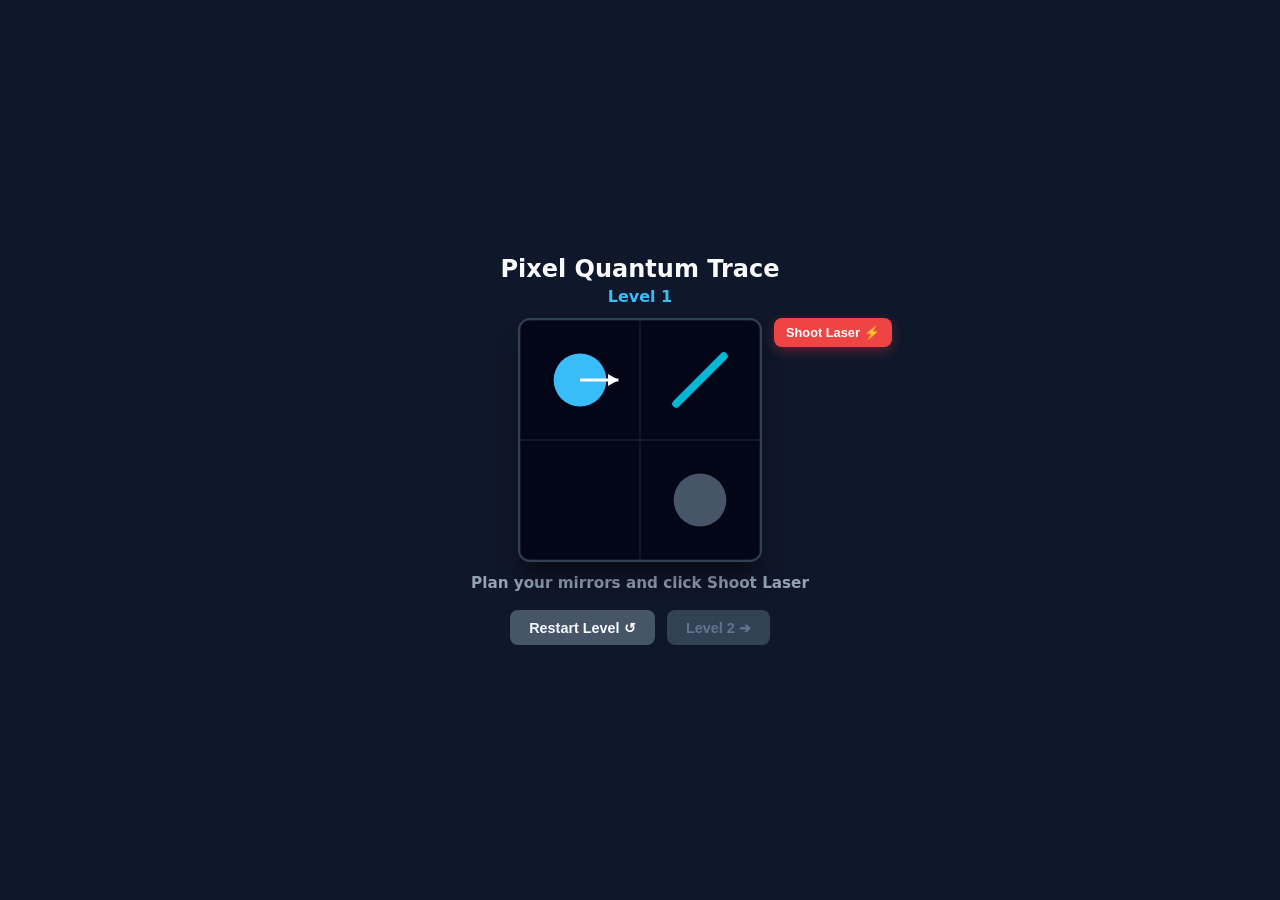
==== index.html @ bf37d1cf "Update index.html with smooth rotation animation and spacey swoosh sound effect" ====
<!DOCTYPE html>
<html lang="en">
<head>
  <meta charset="UTF-8">
  <meta name="viewport" content="width=device-width, initial-scale=1.0">
  <title>Pixel Quantum Trace</title>
  <style>
    body {
      background: #0f172a;
      color: #f8fafc;
      font-family: system-ui, -apple-system, sans-serif;
      display: flex;
      flex-direction: column;
      align-items: center;
      justify-content: center;
      min-height: 100vh;
      margin: 0;
      padding: 1rem;
      box-sizing: border-box;
    }
    .hud {
      text-align: center;
      margin-bottom: 0.75rem;
    }
    h1 { font-size: 1.5rem; margin: 0 0 0.25rem 0; color: #f8fafc; }
    #stage-info { color: #38bdf8; font-weight: 600; font-size: 1rem; margin: 0; }

    .game-layout {
      position: relative;
      display: inline-block;
    }

    canvas {
      border: 2px solid #334155;
      border-radius: 12px;
      background: #020617;
      cursor: pointer;
      box-shadow: 0 20px 25px -5px rgba(0, 0, 0, 0.5);
      display: block;
    }

    #status {
      margin-top: 0.75rem;
      font-weight: 700;
      font-size: 0.95rem;
      color: #94a3b8;
      height: 1.25rem;
      text-align: center;
    }
    .win { color: #22c55e !important; text-shadow: 0 0 12px rgba(34, 197, 94, 0.6); }
    .fail { color: #ef4444 !important; text-shadow: 0 0 12px rgba(239, 68, 68, 0.6); }
    .warn { color: #f59e0b !important; }

    .bottom-btn-group {
      display: flex;
      gap: 0.75rem;
      margin-top: 1rem;
    }

    button {
      padding: 0.6rem 1.2rem;
      font-size: 0.9rem;
      font-weight: 700;
      border-radius: 8px;
      border: none;
      cursor: pointer;
      transition: all 0.2s ease;
    }

    #fire-btn {
      position: absolute;
      top: 0;
      left: calc(100% + 12px);
      padding: 0.45rem 0.75rem;
      font-size: 0.8rem;
      background: #ef4444;
      color: #ffffff;
      box-shadow: 0 4px 12px rgba(239, 68, 68, 0.3);
      white-space: nowrap;
    }
    #fire-btn:hover:not(:disabled) { background: #dc2626; transform: translateY(-1px); }

    #next-btn {
      background: #06b6d4;
      color: #0f172a;
      box-shadow: 0 4px 12px rgba(6, 182, 212, 0.3);
    }
    #next-btn:hover:not(:disabled) { background: #22d3ee; transform: translateY(-1px); }

    #restart-btn {
      background: #475569;
      color: #f8fafc;
    }
    #restart-btn:hover:not(:disabled) { background: #64748b; }

    button:disabled {
      background: #334155 !important;
      color: #64748b !important;
      cursor: not-allowed !important;
      box-shadow: none !important;
      transform: none !important;
    }
  </style>
</head>
<body>

  <div class="hud">
    <h1>Pixel Quantum Trace</h1>
    <div id="stage-info">Level 1</div>
  </div>

  <div class="game-layout">
    <canvas id="game" width="240" height="240"></canvas>
    <button id="fire-btn">Shoot Laser ⚡</button>
  </div>

  <div id="status">Plan your mirrors and click Shoot Laser</div>

  <div class="bottom-btn-group">
    <button id="restart-btn">Restart Level ↺</button>
    <button id="next-btn" disabled>Level 2 ➔</button>
  </div>

  <script>
    const canvas = document.getElementById('game');
    const ctx = canvas.getContext('2d');
    const statusEl = document.getElementById('status');
    const stageInfoEl = document.getElementById('stage-info');
    const fireBtn = document.getElementById('fire-btn');
    const restartBtn = document.getElementById('restart-btn');
    const nextBtn = document.getElementById('next-btn');

    let audioCtx = null;

    function playRotateSound() {
      if (!audioCtx) {
        audioCtx = new (window.AudioContext || window.webkitAudioContext)();
      }
      if (audioCtx.state === 'suspended') {
        audioCtx.resume();
      }

      const now = audioCtx.currentTime;
      const duration = 0.28;

      const bufferSize = audioCtx.sampleRate * duration;
      const buffer = audioCtx.createBuffer(1, bufferSize, audioCtx.sampleRate);
      const data = buffer.getChannelData(0);
      for (let i = 0; i < bufferSize; i++) {
        data[i] = Math.random() * 2 - 1;
      }

      const noise = audioCtx.createBufferSource();
      noise.buffer = buffer;

      const filter = audioCtx.createBiquadFilter();
      filter.type = 'bandpass';
      filter.Q.value = 6.5;
      filter.frequency.setValueAtTime(200, now);
      filter.frequency.exponentialRampToValueAtTime(3200, now + duration * 0.4);
      filter.frequency.exponentialRampToValueAtTime(150, now + duration);

      const noiseGain = audioCtx.createGain();
      noiseGain.gain.setValueAtTime(0.001, now);
      noiseGain.gain.exponentialRampToValueAtTime(0.3, now + duration * 0.35);
      noiseGain.gain.exponentialRampToValueAtTime(0.001, now + duration);

      noise.connect(filter);
      filter.connect(noiseGain);
      noiseGain.connect(audioCtx.destination);

      const sciFiOsc = audioCtx.createOscillator();
      const sciFiGain = audioCtx.createGain();
      sciFiOsc.type = 'sine';
      sciFiOsc.frequency.setValueAtTime(1400, now);
      sciFiOsc.frequency.exponentialRampToValueAtTime(300, now + duration);

      sciFiGain.gain.setValueAtTime(0.001, now);
      sciFiGain.gain.exponentialRampToValueAtTime(0.12, now + duration * 0.25);
      sciFiGain.gain.exponentialRampToValueAtTime(0.001, now + duration);

      sciFiOsc.connect(sciFiGain);
      sciFiGain.connect(audioCtx.destination);

      const subOsc = audioCtx.createOscillator();
      const subGain = audioCtx.createGain();
      subOsc.type = 'sine';
      subOsc.frequency.setValueAtTime(80, now);
      subOsc.frequency.exponentialRampToValueAtTime(220, now + duration * 0.35);
      subOsc.frequency.exponentialRampToValueAtTime(50, now + duration);

      subGain.gain.setValueAtTime(0.001, now);
      subGain.gain.exponentialRampToValueAtTime(0.25, now + duration * 0.3);
      subGain.gain.exponentialRampToValueAtTime(0.001, now + duration);

      subOsc.connect(subGain);
      subGain.connect(audioCtx.destination);

      noise.start(now);
      sciFiOsc.start(now);
      subOsc.start(now);

      noise.stop(now + duration);
      sciFiOsc.stop(now + duration);
      subOsc.stop(now + duration);
    }

    const stages = [
      // 2x2 Stages
      { cols: 2, rows: 2, tileSize: 120, source: { x: 0, y: 0, dx: 1, dy: 0 }, target: { x: 1, y: 1 }, grid: [[0, 2], [0, 0]] },
      { cols: 2, rows: 2, tileSize: 120, source: { x: 0, y: 0, dx: 0, dy: 1 }, target: { x: 1, y: 1 }, grid: [[0, 0], [2, 0]] },
      // 3x3 Stages
      { cols: 3, rows: 3, tileSize: 80, source: { x: 0, y: 0, dx: 1, dy: 0 }, target: { x: 2, y: 2 }, grid: [[0, 0, 1], [0, 0, 0], [0, 0, 0]] },
      { cols: 3, rows: 3, tileSize: 80, source: { x: 0, y: 0, dx: 1, dy: 0 }, target: { x: 2, y: 2 }, grid: [[0, 2, 0], [0, 0, 0], [0, 1, 0]] },
      { cols: 3, rows: 3, tileSize: 80, source: { x: 0, y: 0, dx: 1, dy: 0 }, target: { x: 2, y: 2 }, grid: [[0, 2, 0], [0, 2, 1], [0, 0, 0]] },
      { cols: 3, rows: 3, tileSize: 80, source: { x: 0, y: 0, dx: 1, dy: 0 }, target: { x: 2, y: 2 }, grid: [[0, 0, 2], [1, 0, 1], [2, 0, 0]] },
      // 4x4 Stages
      { cols: 4, rows: 4, tileSize: 60, source: { x: 0, y: 0, dx: 1, dy: 0 }, target: { x: 3, y: 3 }, grid: [[0, 0, 0, 2], [0, 0, 0, 0], [0, 0, 0, 0], [0, 0, 0, 0]] },
      { cols: 4, rows: 4, tileSize: 60, source: { x: 0, y: 0, dx: 1, dy: 0 }, target: { x: 3, y: 3 }, grid: [[0, 0, 2, 0], [0, 0, 0, 0], [0, 0, 0, 0], [0, 0, 1, 0]] },
      { cols: 4, rows: 4, tileSize: 60, source: { x: 0, y: 0, dx: 1, dy: 0 }, target: { x: 3, y: 3 }, grid: [[0, 2, 0, 0], [0, 0, 0, 0], [0, 1, 0, 2], [0, 0, 0, 0]] },
      { cols: 4, rows: 4, tileSize: 60, source: { x: 0, y: 0, dx: 1, dy: 0 }, target: { x: 3, y: 3 }, grid: [[0, 2, 0, 0], [1, 2, 0, 0], [0, 0, 0, 0], [1, 0, 0, 0]] },
      { cols: 4, rows: 4, tileSize: 60, source: { x: 0, y: 0, dx: 1, dy: 0 }, target: { x: 3, y: 3 }, grid: [[0, 0, 2, 0], [1, 0, 2, 0], [1, 0, 0, 2], [0, 0, 0, 0]] },
      { cols: 4, rows: 4, tileSize: 60, source: { x: 0, y: 0, dx: 1, dy: 0 }, target: { x: 3, y: 3 }, grid: [[0, 0, 0, 2], [0, 1, 0, 2], [0, 1, 2, 0], [0, 0, 1, 0]] }
    ];

    let currentStageIdx = 0;
    let activeConfig = null;
    let grid = [];
    let renderAngles = [];
    let targetAngles = [];
    let COLS, ROWS, TILE_SIZE, source, target;

    let attemptsUsed = 0;
    let isLaserActive = false;
    let isStageWon = false;
    let isStageFailed = false;
    let animFrameId = null;

    function getAngleForTile(tile) {
      return tile === 1 ? -Math.PI / 4 : Math.PI / 4;
    }

    function initAngles() {
      renderAngles = Array.from({ length: ROWS }, () => new Array(COLS).fill(0));
      targetAngles = Array.from({ length: ROWS }, () => new Array(COLS).fill(0));

      for (let r = 0; r < ROWS; r++) {
        for (let c = 0; c < COLS; c++) {
          if (grid[r][c] !== 0) {
            let initialAngle = getAngleForTile(grid[r][c]);
            renderAngles[r][c] = initialAngle;
            targetAngles[r][c] = initialAngle;
          }
        }
      }
    }

    function loadStage(idx) {
      currentStageIdx = idx;
      activeConfig = stages[currentStageIdx];
      COLS = activeConfig.cols;
      ROWS = activeConfig.rows;
      TILE_SIZE = activeConfig.tileSize;
      source = { ...activeConfig.source };
      target = { ...activeConfig.target };
      grid = activeConfig.grid.map(row => [...row]);

      attemptsUsed = 0;
      isLaserActive = false;
      isStageWon = false;
      isStageFailed = false;

      stageInfoEl.textContent = `Level ${currentStageIdx + 1}`;

      if (currentStageIdx < stages.length - 1) {
        nextBtn.textContent = `Level ${currentStageIdx + 2} ➔`;
      } else {
        nextBtn.textContent = `All Levels Done ➔`;
      }

      fireBtn.disabled = false;
      nextBtn.disabled = true;
      statusEl.textContent = 'Plan your mirrors and click Shoot Laser';
      statusEl.className = '';

      scrambleUntilUnsolved();
      initAngles();
      startAnimationLoop();
    }

    function validateBoardState() {
      let currX = source.x, currY = source.y;
      let dirX = source.dx, dirY = source.dy;
      let mirrorsHit = 0;

      for (let step = 0; step < 25; step++) {
        let nextX = currX + dirX, nextY = currY + dirY;
        if (nextX < 0 || nextX >= COLS || nextY < 0 || nextY >= ROWS) break;
        currX = nextX; currY = nextY;

        if (currX === target.x && currY === target.y) return false;

        let tile = grid[currY][currX];
        if (tile !== 0) {
          mirrorsHit++;
          if (mirrorsHit === 1) {
            let nextDirX = dirX, nextDirY = dirY;
            if (tile === 1) { let old = nextDirX; nextDirX = -nextDirY; nextDirY = -old; }
            else if (tile === 2) { let old = nextDirX; nextDirX = nextDirY; nextDirY = old; }

            let lookAheadX = currX + nextDirX, lookAheadY = currY + nextDirY;
            if (lookAheadX >= 0 && lookAheadX < COLS && lookAheadY >= 0 && lookAheadY < ROWS) {
              if (grid[lookAheadY][lookAheadX] !== 0 || (lookAheadX === target.x && lookAheadY === target.y)) return false;
            }
          }
          if (tile === 1) { let oldDx = dirX; dirX = -dirY; dirY = -oldDx; }
          else if (tile === 2) { let oldDx = dirX; dirX = dirY; dirY = oldDx; }
        }
      }
      return true;
    }

    function scrambleUntilUnsolved() {
      let attempts = 0;
      while (!validateBoardState() && attempts < 50) {
        for (let r = 0; r < ROWS; r++) {
          for (let c = 0; c < COLS; c++) {
            if (grid[r][c] !== 0) grid[r][c] = Math.random() < 0.5 ? 1 : 2;
          }
        }
        attempts++;
      }
    }

    function fireLaser() {
      if (isStageWon || isStageFailed) return;

      attemptsUsed++;
      isLaserActive = true;

      let currX = source.x, currY = source.y;
      let dirX = source.dx, dirY = source.dy;
      let isHit = false;

      for (let step = 0; step < 25; step++) {
        let nextX = currX + dirX, nextY = currY + dirY;
        if (nextX < 0 || nextX >= COLS || nextY < 0 || nextY >= ROWS) break;
        currX = nextX; currY = nextY;

        if (currX === target.x && currY === target.y) {
          isHit = true;
          break;
        }

        let tile = grid[currY][currX];
        if (tile === 1) { let oldDx = dirX; dirX = -dirY; dirY = -oldDx; }
        else if (tile === 2) { let oldDx = dirX; dirX = dirY; dirY = oldDx; }
      }

      if (isHit) {
        isStageWon = true;
        fireBtn.disabled = true;
        nextBtn.disabled = false;
        statusEl.textContent = 'SIGNAL CONNECTED!';
        statusEl.className = 'win';
      } else {
        if (attemptsUsed === 1) {
          statusEl.textContent = 'MISSED! 1 ATTEMPT LEFT!';
          statusEl.className = 'warn';
        } else {
          isStageFailed = true;
          fireBtn.disabled = true;
          statusEl.textContent = 'STAGE FAILED! Board locked. Click Restart Level.';
          statusEl.className = 'fail';
        }
      }

      startAnimationLoop();
    }

    function updateAngles() {
      let animating = false;
      for (let r = 0; r < ROWS; r++) {
        for (let c = 0; c < COLS; c++) {
          if (grid[r][c] !== 0) {
            let diff = targetAngles[r][c] - renderAngles[r][c];
            if (Math.abs(diff) > 0.005) {
              renderAngles[r][c] += diff * 0.25;
              animating = true;
            } else {
              renderAngles[r][c] = targetAngles[r][c];
            }
          }
        }
      }
      return animating;
    }

    function draw() {
      ctx.clearRect(0, 0, canvas.width, canvas.height);

      ctx.strokeStyle = '#1e293b';
      ctx.lineWidth = 1;
      for (let r = 0; r <= ROWS; r++) {
        ctx.beginPath(); ctx.moveTo(0, r * TILE_SIZE); ctx.lineTo(COLS * TILE_SIZE, r * TILE_SIZE); ctx.stroke();
      }
      for (let c = 0; c <= COLS; c++) {
        ctx.beginPath(); ctx.moveTo(c * TILE_SIZE, 0); ctx.lineTo(c * TILE_SIZE, ROWS * TILE_SIZE); ctx.stroke();
      }

      if (isLaserActive) {
        let path = [];
        let currX = source.x, currY = source.y;
        let dirX = source.dx, dirY = source.dy;

        path.push({ x: (currX + 0.5) * TILE_SIZE, y: (currY + 0.5) * TILE_SIZE });

        for (let step = 0; step < 25; step++) {
          let nextX = currX + dirX, nextY = currY + dirY;

          if (nextX < 0 || nextX >= COLS || nextY < 0 || nextY >= ROWS) {
            path.push({ x: (currX + 0.5 + dirX * 0.5) * TILE_SIZE, y: (currY + 0.5 + dirY * 0.5) * TILE_SIZE });
            break;
          }

          currX = nextX; currY = nextY;
          path.push({ x: (currX + 0.5) * TILE_SIZE, y: (currY + 0.5) * TILE_SIZE });

          if (currX === target.x && currY === target.y) break;

          let tile = grid[currY][currX];
          if (tile === 1) { let oldDx = dirX; dirX = -dirY; dirY = -oldDx; }
          else if (tile === 2) { let oldDx = dirX; dirX = dirY; dirY = oldDx; }
        }

        ctx.beginPath();
        ctx.strokeStyle = '#ef4444';
        ctx.lineWidth = 6;
        ctx.shadowColor = '#ef4444';
        ctx.shadowBlur = 15;
        path.forEach((p, idx) => {
          if (idx === 0) ctx.moveTo(p.x, p.y);
          else ctx.lineTo(p.x, p.y);
        });
        ctx.stroke();
        ctx.shadowBlur = 0;
      }

      let ex = (source.x + 0.5) * TILE_SIZE;
      let ey = (source.y + 0.5) * TILE_SIZE;
      let radius = TILE_SIZE * 0.22;

      ctx.fillStyle = '#38bdf8';
      ctx.beginPath();
      ctx.arc(ex, ey, radius, 0, Math.PI * 2);
      ctx.fill();

      let arrowLen = TILE_SIZE * 0.32;
      let tipX = ex + source.dx * arrowLen;
      let tipY = ey + source.dy * arrowLen;
      let angle = Math.atan2(source.dy, source.dx);
      let headLen = TILE_SIZE * 0.1;

      ctx.strokeStyle = '#ffffff';
      ctx.fillStyle = '#ffffff';
      ctx.lineWidth = 3;

      ctx.beginPath();
      ctx.moveTo(ex, ey);
      ctx.lineTo(tipX, tipY);
      ctx.stroke();

      ctx.beginPath();
      ctx.moveTo(tipX, tipY);
      ctx.lineTo(tipX - headLen * Math.cos(angle - Math.PI / 6), tipY - headLen * Math.sin(angle - Math.PI / 6));
      ctx.lineTo(tipX - headLen * Math.cos(angle + Math.PI / 6), tipY - headLen * Math.sin(angle + Math.PI / 6));
      ctx.closePath();
      ctx.fill();

      ctx.fillStyle = isStageWon ? '#22c55e' : '#475569';
      ctx.beginPath();
      ctx.arc((target.x + 0.5) * TILE_SIZE, (target.y + 0.5) * TILE_SIZE, TILE_SIZE * 0.22, 0, Math.PI * 2);
      ctx.fill();
      if (isStageWon) {
        ctx.strokeStyle = '#86efac';
        ctx.lineWidth = 4;
        ctx.stroke();
      }

      for (let r = 0; r < ROWS; r++) {
        for (let c = 0; c < COLS; c++) {
          if (grid[r][c] === 0) continue;

          let cx = (c + 0.5) * TILE_SIZE;
          let cy = (r + 0.5) * TILE_SIZE;
          let offset = TILE_SIZE * 0.28;
          let currentAngle = renderAngles[r][c];

          ctx.save();
          ctx.translate(cx, cy);
          ctx.rotate(currentAngle);

          ctx.strokeStyle = '#06b6d4';
          ctx.lineWidth = 8;
          ctx.lineCap = 'round';
          ctx.beginPath();
          ctx.moveTo(-offset, 0);
          ctx.lineTo(offset, 0);
          ctx.stroke();

          ctx.restore();
        }
      }
    }

    function startAnimationLoop() {
      if (animFrameId) cancelAnimationFrame(animFrameId);

      function loop() {
        let isAnimating = updateAngles();
        draw();
        if (isAnimating) {
          animFrameId = requestAnimationFrame(loop);
        }
      }
      loop();
    }

    canvas.addEventListener('click', (e) => {
      if (isStageFailed || isStageWon) return;

      const rect = canvas.getBoundingClientRect();
      const x = Math.floor((e.clientX - rect.left) / TILE_SIZE);
      const y = Math.floor((e.clientY - rect.top) / TILE_SIZE);

      if (x >= 0 && x < COLS && y >= 0 && y < ROWS && grid[y][x] !== 0) {
        playRotateSound();

        grid[y][x] = grid[y][x] === 1 ? 2 : 1;
        targetAngles[y][x] += Math.PI / 2;
        isLaserActive = false;
        startAnimationLoop();
      }
    });

    fireBtn.addEventListener('click', fireLaser);
    restartBtn.addEventListener('click', () => loadStage(currentStageIdx));
    nextBtn.addEventListener('click', () => {
      if (currentStageIdx < stages.length - 1) loadStage(currentStageIdx + 1);
      else alert("All levels complete!");
    });

    loadStage(0);
  </script>
</body>
</html>
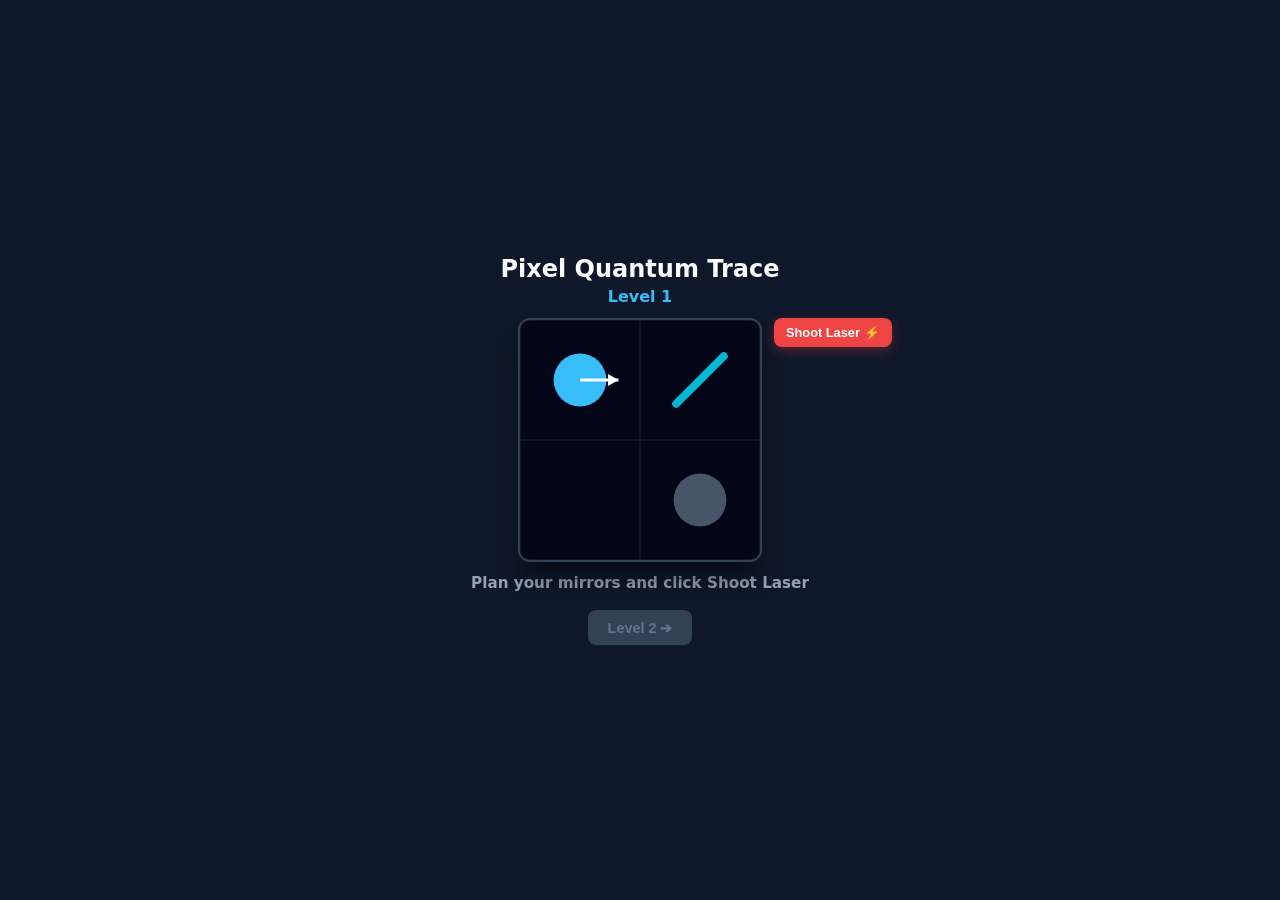
==== commit b44f3a1a: "Sync index.html with latest test fixes: failure status text, hide level button on fail, restart at l" ====
--- a/index.html
+++ b/index.html
@@ -90,6 +90,7 @@
     #restart-btn {
       background: #475569;
       color: #f8fafc;
+      display: none;
     }
     #restart-btn:hover:not(:disabled) { background: #64748b; }
 
@@ -117,7 +118,7 @@
   <div id="status">Plan your mirrors and click Shoot Laser</div>
 
   <div class="bottom-btn-group">
-    <button id="restart-btn">Restart Level ↺</button>
+    <button id="restart-btn">Restart</button>
     <button id="next-btn" disabled>Level 2 ➔</button>
   </div>
 
@@ -131,46 +132,49 @@
     const nextBtn = document.getElementById('next-btn');
 
     let audioCtx = null;
-
-    function playRotateSound() {
+    let humNodes = null;
+
+    function getAudioContext() {
       if (!audioCtx) {
         audioCtx = new (window.AudioContext || window.webkitAudioContext)();
       }
       if (audioCtx.state === 'suspended') {
         audioCtx.resume();
       }
-
-      const now = audioCtx.currentTime;
+      return audioCtx;
+    }
+
+    function playRotateSound() {
+      const ac = getAudioContext();
+      const now = ac.currentTime;
       const duration = 0.28;
 
-      const bufferSize = audioCtx.sampleRate * duration;
-      const buffer = audioCtx.createBuffer(1, bufferSize, audioCtx.sampleRate);
+      const bufferSize = ac.sampleRate * duration;
+      const buffer = ac.createBuffer(1, bufferSize, ac.sampleRate);
       const data = buffer.getChannelData(0);
-      for (let i = 0; i < bufferSize; i++) {
-        data[i] = Math.random() * 2 - 1;
-      }
-
-      const noise = audioCtx.createBufferSource();
+      for (let i = 0; i < bufferSize; i++) data[i] = Math.random() * 2 - 1;
+
+      const noise = ac.createBufferSource();
       noise.buffer = buffer;
 
-      const filter = audioCtx.createBiquadFilter();
+      const filter = ac.createBiquadFilter();
       filter.type = 'bandpass';
       filter.Q.value = 6.5;
       filter.frequency.setValueAtTime(200, now);
       filter.frequency.exponentialRampToValueAtTime(3200, now + duration * 0.4);
       filter.frequency.exponentialRampToValueAtTime(150, now + duration);
 
-      const noiseGain = audioCtx.createGain();
+      const noiseGain = ac.createGain();
       noiseGain.gain.setValueAtTime(0.001, now);
       noiseGain.gain.exponentialRampToValueAtTime(0.3, now + duration * 0.35);
       noiseGain.gain.exponentialRampToValueAtTime(0.001, now + duration);
 
       noise.connect(filter);
       filter.connect(noiseGain);
-      noiseGain.connect(audioCtx.destination);
-
-      const sciFiOsc = audioCtx.createOscillator();
-      const sciFiGain = audioCtx.createGain();
+      noiseGain.connect(ac.destination);
+
+      const sciFiOsc = ac.createOscillator();
+      const sciFiGain = ac.createGain();
       sciFiOsc.type = 'sine';
       sciFiOsc.frequency.setValueAtTime(1400, now);
       sciFiOsc.frequency.exponentialRampToValueAtTime(300, now + duration);
@@ -180,10 +184,10 @@
       sciFiGain.gain.exponentialRampToValueAtTime(0.001, now + duration);
 
       sciFiOsc.connect(sciFiGain);
-      sciFiGain.connect(audioCtx.destination);
-
-      const subOsc = audioCtx.createOscillator();
-      const subGain = audioCtx.createGain();
+      sciFiGain.connect(ac.destination);
+
+      const subOsc = ac.createOscillator();
+      const subGain = ac.createGain();
       subOsc.type = 'sine';
       subOsc.frequency.setValueAtTime(80, now);
       subOsc.frequency.exponentialRampToValueAtTime(220, now + duration * 0.35);
@@ -194,15 +198,127 @@
       subGain.gain.exponentialRampToValueAtTime(0.001, now + duration);
 
       subOsc.connect(subGain);
-      subGain.connect(audioCtx.destination);
+      subGain.connect(ac.destination);
+
+      noise.start(now); sciFiOsc.start(now); subOsc.start(now);
+      noise.stop(now + duration); sciFiOsc.stop(now + duration); subOsc.stop(now + duration);
+    }
+
+    function startLaserHumSound() {
+      if (humNodes) stopLaserHumSound();
+      const ac = getAudioContext();
+      const now = ac.currentTime;
+
+      const osc = ac.createOscillator();
+      osc.type = 'sawtooth';
+      osc.frequency.setValueAtTime(90, now);
+
+      const filter = ac.createBiquadFilter();
+      filter.type = 'lowpass';
+      filter.frequency.setValueAtTime(220, now);
+
+      const mainGain = ac.createGain();
+      mainGain.gain.setValueAtTime(0.05, now);
+      mainGain.gain.linearRampToValueAtTime(0.18, now + 0.1);
+
+      const lfo = ac.createOscillator();
+      lfo.type = 'sine';
+      lfo.frequency.setValueAtTime(6.5, now);
+
+      const lfoGain = ac.createGain();
+      lfoGain.gain.setValueAtTime(0.08, now);
+
+      lfo.connect(lfoGain);
+      lfoGain.connect(mainGain.gain);
+
+      osc.connect(filter);
+      filter.connect(mainGain);
+      mainGain.connect(ac.destination);
+
+      osc.start(now);
+      lfo.start(now);
+
+      humNodes = { osc, lfo, mainGain, ac };
+    }
+
+    function stopLaserHumSound() {
+      if (!humNodes) return;
+      const { osc, lfo, mainGain, ac } = humNodes;
+      const now = ac.currentTime;
+      mainGain.gain.linearRampToValueAtTime(0.001, now + 0.08);
+      setTimeout(() => {
+        try { osc.stop(); lfo.stop(); } catch(e){}
+      }, 100);
+      humNodes = null;
+    }
+
+    function playTargetHitSound() {
+      const ac = getAudioContext();
+      const now = ac.currentTime;
+      const notes = [523.25, 659.25, 783.99, 1046.50];
+
+      notes.forEach((freq, idx) => {
+        const osc = ac.createOscillator();
+        const gain = ac.createGain();
+        const noteTime = now + idx * 0.06;
+
+        osc.type = 'sine';
+        osc.frequency.setValueAtTime(freq, noteTime);
+
+        gain.gain.setValueAtTime(0.001, noteTime);
+        gain.gain.exponentialRampToValueAtTime(0.2, noteTime + 0.02);
+        gain.gain.exponentialRampToValueAtTime(0.001, noteTime + 0.35);
+
+        osc.connect(gain);
+        gain.connect(ac.destination);
+
+        osc.start(noteTime);
+        osc.stop(noteTime + 0.35);
+      });
+    }
+
+    function playMishitSound() {
+      const ac = getAudioContext();
+      const now = ac.currentTime;
+      const duration = 0.35;
+
+      const bufferSize = ac.sampleRate * duration;
+      const buffer = ac.createBuffer(1, bufferSize, ac.sampleRate);
+      const data = buffer.getChannelData(0);
+      for (let i = 0; i < bufferSize; i++) data[i] = Math.random() * 2 - 1;
+
+      const noise = ac.createBufferSource();
+      noise.buffer = buffer;
+
+      const filter = ac.createBiquadFilter();
+      filter.type = 'lowpass';
+      filter.frequency.setValueAtTime(2400, now);
+      filter.frequency.exponentialRampToValueAtTime(120, now + duration);
+
+      const noiseGain = ac.createGain();
+      noiseGain.gain.setValueAtTime(0.3, now);
+      noiseGain.gain.exponentialRampToValueAtTime(0.001, now + duration);
+
+      noise.connect(filter);
+      filter.connect(noiseGain);
+      noiseGain.connect(ac.destination);
+
+      const osc = ac.createOscillator();
+      const oscGain = ac.createGain();
+      osc.type = 'sawtooth';
+      osc.frequency.setValueAtTime(320, now);
+      osc.frequency.exponentialRampToValueAtTime(40, now + duration);
+
+      oscGain.gain.setValueAtTime(0.2, now);
+      oscGain.gain.exponentialRampToValueAtTime(0.001, now + duration);
+
+      osc.connect(oscGain);
+      oscGain.connect(ac.destination);
 
       noise.start(now);
-      sciFiOsc.start(now);
-      subOsc.start(now);
-
+      osc.start(now);
       noise.stop(now + duration);
-      sciFiOsc.stop(now + duration);
-      subOsc.stop(now + duration);
+      osc.stop(now + duration);
     }
 
     const stages = [
@@ -231,10 +347,17 @@
     let COLS, ROWS, TILE_SIZE, source, target;
 
     let attemptsUsed = 0;
-    let isLaserActive = false;
     let isStageWon = false;
     let isStageFailed = false;
+
+    let fullPathPoints = [];
+    let animDistance = 0;
+    let totalPathLength = 0;
+    let isLaserAnimating = false;
+    let targetHitOnCurrentShot = false;
+
     let animFrameId = null;
+    let lastTimestamp = 0;
 
     function getAngleForTile(tile) {
       return tile === 1 ? -Math.PI / 4 : Math.PI / 4;
@@ -266,9 +389,15 @@
       grid = activeConfig.grid.map(row => [...row]);
 
       attemptsUsed = 0;
-      isLaserActive = false;
       isStageWon = false;
       isStageFailed = false;
+
+      animDistance = 0;
+      totalPathLength = 0;
+      fullPathPoints = [];
+      targetHitOnCurrentShot = false;
+      isLaserAnimating = false;
+      stopLaserHumSound();
 
       stageInfoEl.textContent = `Level ${currentStageIdx + 1}`;
 
@@ -280,6 +409,8 @@
 
       fireBtn.disabled = false;
       nextBtn.disabled = true;
+      nextBtn.style.display = 'inline-block';
+      restartBtn.style.display = 'none';
       statusEl.textContent = 'Plan your mirrors and click Shoot Laser';
       statusEl.className = '';
 
@@ -332,20 +463,24 @@
       }
     }
 
-    function fireLaser() {
-      if (isStageWon || isStageFailed) return;
-
-      attemptsUsed++;
-      isLaserActive = true;
-
+    function computeLaserTrajectory() {
+      let points = [];
       let currX = source.x, currY = source.y;
       let dirX = source.dx, dirY = source.dy;
       let isHit = false;
 
+      points.push({ x: (currX + 0.5) * TILE_SIZE, y: (currY + 0.5) * TILE_SIZE });
+
       for (let step = 0; step < 25; step++) {
         let nextX = currX + dirX, nextY = currY + dirY;
-        if (nextX < 0 || nextX >= COLS || nextY < 0 || nextY >= ROWS) break;
+
+        if (nextX < 0 || nextX >= COLS || nextY < 0 || nextY >= ROWS) {
+          points.push({ x: (currX + 0.5 + dirX * 0.5) * TILE_SIZE, y: (currY + 0.5 + dirY * 0.5) * TILE_SIZE });
+          break;
+        }
+
         currX = nextX; currY = nextY;
+        points.push({ x: (currX + 0.5) * TILE_SIZE, y: (currY + 0.5) * TILE_SIZE });
 
         if (currX === target.x && currY === target.y) {
           isHit = true;
@@ -357,25 +492,67 @@
         else if (tile === 2) { let oldDx = dirX; dirX = dirY; dirY = oldDx; }
       }
 
-      if (isHit) {
-        isStageWon = true;
-        fireBtn.disabled = true;
-        nextBtn.disabled = false;
-        statusEl.textContent = 'SIGNAL CONNECTED!';
-        statusEl.className = 'win';
-      } else {
-        if (attemptsUsed === 1) {
-          statusEl.textContent = 'MISSED! 1 ATTEMPT LEFT!';
-          statusEl.className = 'warn';
+      let totalDist = 0;
+      for (let i = 0; i < points.length - 1; i++) {
+        let dx = points[i+1].x - points[i].x;
+        let dy = points[i+1].y - points[i].y;
+        totalDist += Math.sqrt(dx * dx + dy * dy);
+      }
+
+      return { points, totalDist, isHit };
+    }
+
+    function fireLaser() {
+      if (isStageWon || isStageFailed || isLaserAnimating) return;
+
+      attemptsUsed++;
+      const res = computeLaserTrajectory();
+      fullPathPoints = res.points;
+      totalPathLength = res.totalDist;
+      targetHitOnCurrentShot = res.isHit;
+
+      animDistance = 0;
+      isLaserAnimating = true;
+      fireBtn.disabled = true;
+
+      startLaserHumSound();
+      startAnimationLoop();
+    }
+
+    function updateLaserAnimation(dt) {
+      if (!isLaserAnimating) return false;
+
+      const speed = 480;
+      animDistance += speed * dt;
+
+      if (animDistance >= totalPathLength) {
+        animDistance = totalPathLength;
+        isLaserAnimating = false;
+
+        stopLaserHumSound();
+
+        if (targetHitOnCurrentShot) {
+          isStageWon = true;
+          nextBtn.disabled = false;
+          statusEl.textContent = 'SIGNAL CONNECTED!';
+          statusEl.className = 'win';
+          playTargetHitSound();
         } else {
-          isStageFailed = true;
-          fireBtn.disabled = true;
-          statusEl.textContent = 'STAGE FAILED! Board locked. Click Restart Level.';
-          statusEl.className = 'fail';
-        }
-      }
-
-      startAnimationLoop();
+          playMishitSound();
+          if (attemptsUsed === 1) {
+            fireBtn.disabled = false;
+            statusEl.textContent = 'MISSED! 1 ATTEMPT LEFT!';
+            statusEl.className = 'warn';
+          } else {
+            isStageFailed = true;
+            restartBtn.style.display = 'inline-block';
+            nextBtn.style.display = 'none';
+            statusEl.textContent = 'PIXEL TRACING FAILED! Click Restart to try again.';
+            statusEl.className = 'fail';
+          }
+        }
+      }
+      return true;
     }
 
     function updateAngles() {
@@ -408,29 +585,28 @@
         ctx.beginPath(); ctx.moveTo(c * TILE_SIZE, 0); ctx.lineTo(c * TILE_SIZE, ROWS * TILE_SIZE); ctx.stroke();
       }
 
-      if (isLaserActive) {
-        let path = [];
-        let currX = source.x, currY = source.y;
-        let dirX = source.dx, dirY = source.dy;
-
-        path.push({ x: (currX + 0.5) * TILE_SIZE, y: (currY + 0.5) * TILE_SIZE });
-
-        for (let step = 0; step < 25; step++) {
-          let nextX = currX + dirX, nextY = currY + dirY;
-
-          if (nextX < 0 || nextX >= COLS || nextY < 0 || nextY >= ROWS) {
-            path.push({ x: (currX + 0.5 + dirX * 0.5) * TILE_SIZE, y: (currY + 0.5 + dirY * 0.5) * TILE_SIZE });
+      if (animDistance > 0 && fullPathPoints.length > 1) {
+        let remainingDist = animDistance;
+        let visiblePath = [fullPathPoints[0]];
+
+        for (let i = 0; i < fullPathPoints.length - 1; i++) {
+          let p1 = fullPathPoints[i];
+          let p2 = fullPathPoints[i+1];
+          let segDx = p2.x - p1.x;
+          let segDy = p2.y - p1.y;
+          let segLen = Math.sqrt(segDx * segDx + segDy * segDy);
+
+          if (remainingDist >= segLen) {
+            visiblePath.push(p2);
+            remainingDist -= segLen;
+          } else {
+            let ratio = remainingDist / segLen;
+            visiblePath.push({
+              x: p1.x + segDx * ratio,
+              y: p1.y + segDy * ratio
+            });
             break;
           }
-
-          currX = nextX; currY = nextY;
-          path.push({ x: (currX + 0.5) * TILE_SIZE, y: (currY + 0.5) * TILE_SIZE });
-
-          if (currX === target.x && currY === target.y) break;
-
-          let tile = grid[currY][currX];
-          if (tile === 1) { let oldDx = dirX; dirX = -dirY; dirY = -oldDx; }
-          else if (tile === 2) { let oldDx = dirX; dirX = dirY; dirY = oldDx; }
         }
 
         ctx.beginPath();
@@ -438,7 +614,7 @@
         ctx.lineWidth = 6;
         ctx.shadowColor = '#ef4444';
         ctx.shadowBlur = 15;
-        path.forEach((p, idx) => {
+        visiblePath.forEach((p, idx) => {
           if (idx === 0) ctx.moveTo(p.x, p.y);
           else ctx.lineTo(p.x, p.y);
         });
@@ -515,19 +691,27 @@
 
     function startAnimationLoop() {
       if (animFrameId) cancelAnimationFrame(animFrameId);
-
-      function loop() {
-        let isAnimating = updateAngles();
+      lastTimestamp = performance.now();
+
+      function loop(now) {
+        let dt = (now - lastTimestamp) / 1000;
+        lastTimestamp = now;
+        if (dt > 0.1) dt = 0.1;
+
+        let isAnglesAnimating = updateAngles();
+        let isLaserStillAnimating = updateLaserAnimation(dt);
+
         draw();
-        if (isAnimating) {
+
+        if (isAnglesAnimating || isLaserStillAnimating) {
           animFrameId = requestAnimationFrame(loop);
         }
       }
-      loop();
+      animFrameId = requestAnimationFrame(loop);
     }
 
     canvas.addEventListener('click', (e) => {
-      if (isStageFailed || isStageWon) return;
+      if (isStageFailed || isStageWon || isLaserAnimating) return;
 
       const rect = canvas.getBoundingClientRect();
       const x = Math.floor((e.clientX - rect.left) / TILE_SIZE);
@@ -538,13 +722,16 @@
 
         grid[y][x] = grid[y][x] === 1 ? 2 : 1;
         targetAngles[y][x] += Math.PI / 2;
-        isLaserActive = false;
+
+        animDistance = 0;
+        stopLaserHumSound();
+
         startAnimationLoop();
       }
     });
 
     fireBtn.addEventListener('click', fireLaser);
-    restartBtn.addEventListener('click', () => loadStage(currentStageIdx));
+    restartBtn.addEventListener('click', () => loadStage(0));
     nextBtn.addEventListener('click', () => {
       if (currentStageIdx < stages.length - 1) loadStage(currentStageIdx + 1);
       else alert("All levels complete!");
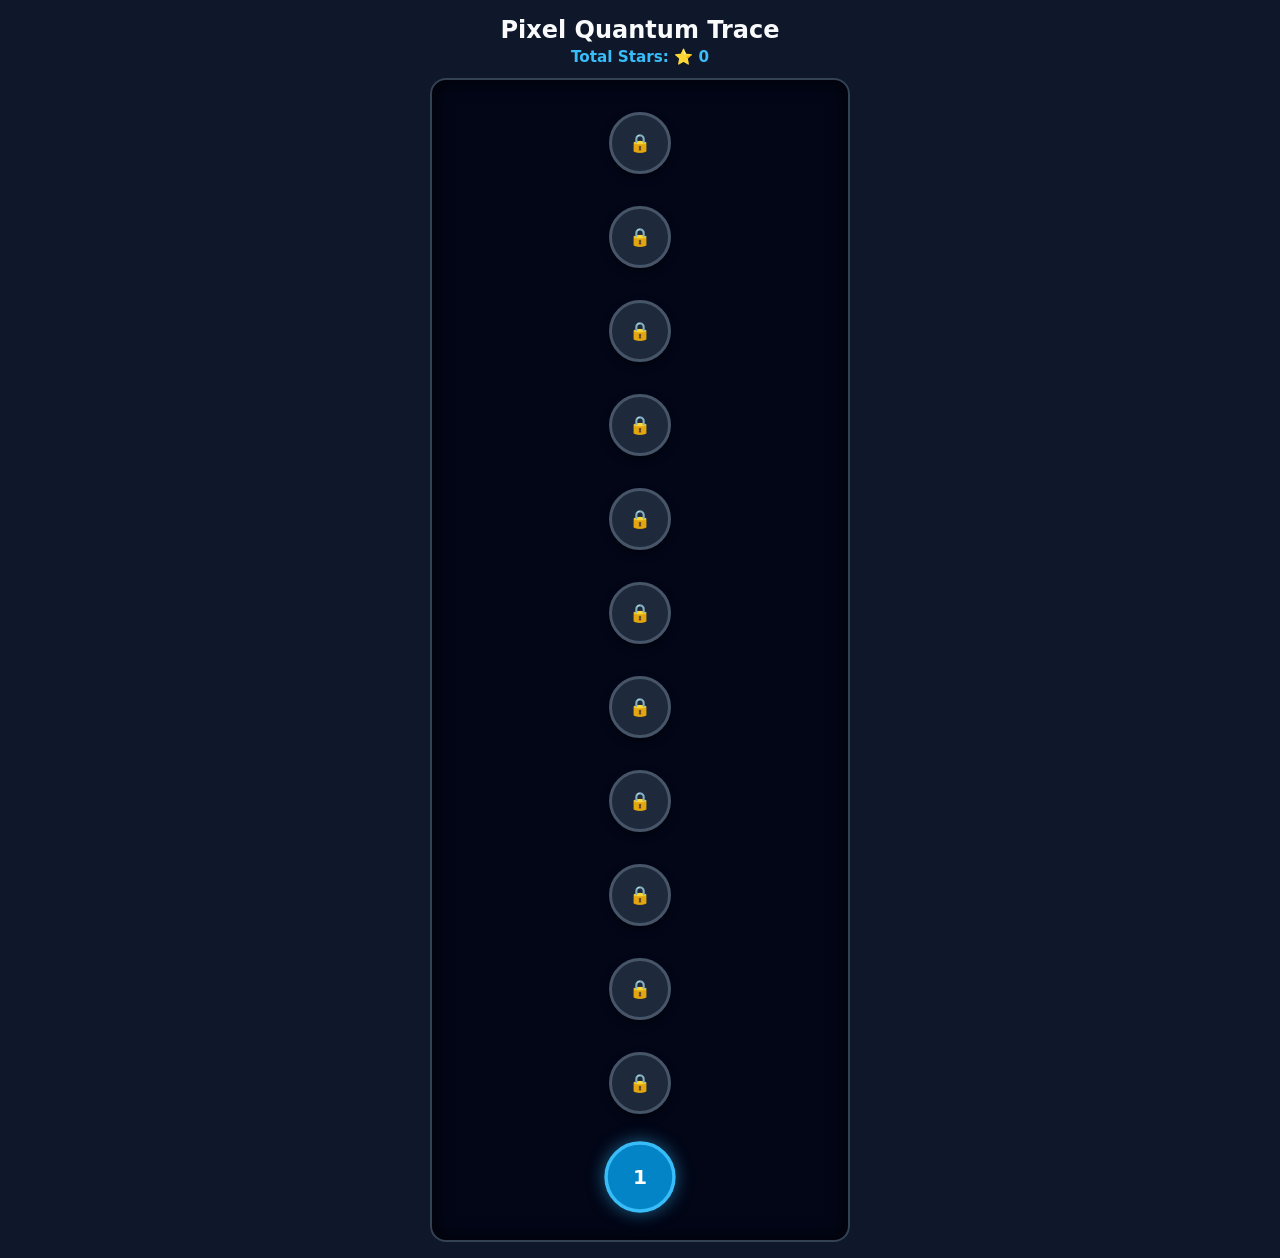
==== commit b3202747: "synced up main from test" ====
--- a/index.html
+++ b/index.html
@@ -2,742 +2,45 @@
 <html lang="en">
 <head>
   <meta charset="UTF-8">
-  <meta name="viewport" content="width=device-width, initial-scale=1.0">
-  <title>Pixel Quantum Trace</title>
-  <style>
-    body {
-      background: #0f172a;
-      color: #f8fafc;
-      font-family: system-ui, -apple-system, sans-serif;
-      display: flex;
-      flex-direction: column;
-      align-items: center;
-      justify-content: center;
-      min-height: 100vh;
-      margin: 0;
-      padding: 1rem;
-      box-sizing: border-box;
-    }
-    .hud {
-      text-align: center;
-      margin-bottom: 0.75rem;
-    }
-    h1 { font-size: 1.5rem; margin: 0 0 0.25rem 0; color: #f8fafc; }
-    #stage-info { color: #38bdf8; font-weight: 600; font-size: 1rem; margin: 0; }
-
-    .game-layout {
-      position: relative;
-      display: inline-block;
-    }
-
-    canvas {
-      border: 2px solid #334155;
-      border-radius: 12px;
-      background: #020617;
-      cursor: pointer;
-      box-shadow: 0 20px 25px -5px rgba(0, 0, 0, 0.5);
-      display: block;
-    }
-
-    #status {
-      margin-top: 0.75rem;
-      font-weight: 700;
-      font-size: 0.95rem;
-      color: #94a3b8;
-      height: 1.25rem;
-      text-align: center;
-    }
-    .win { color: #22c55e !important; text-shadow: 0 0 12px rgba(34, 197, 94, 0.6); }
-    .fail { color: #ef4444 !important; text-shadow: 0 0 12px rgba(239, 68, 68, 0.6); }
-    .warn { color: #f59e0b !important; }
-
-    .bottom-btn-group {
-      display: flex;
-      gap: 0.75rem;
-      margin-top: 1rem;
-    }
-
-    button {
-      padding: 0.6rem 1.2rem;
-      font-size: 0.9rem;
-      font-weight: 700;
-      border-radius: 8px;
-      border: none;
-      cursor: pointer;
-      transition: all 0.2s ease;
-    }
-
-    #fire-btn {
-      position: absolute;
-      top: 0;
-      left: calc(100% + 12px);
-      padding: 0.45rem 0.75rem;
-      font-size: 0.8rem;
-      background: #ef4444;
-      color: #ffffff;
-      box-shadow: 0 4px 12px rgba(239, 68, 68, 0.3);
-      white-space: nowrap;
-    }
-    #fire-btn:hover:not(:disabled) { background: #dc2626; transform: translateY(-1px); }
-
-    #next-btn {
-      background: #06b6d4;
-      color: #0f172a;
-      box-shadow: 0 4px 12px rgba(6, 182, 212, 0.3);
-    }
-    #next-btn:hover:not(:disabled) { background: #22d3ee; transform: translateY(-1px); }
-
-    #restart-btn {
-      background: #475569;
-      color: #f8fafc;
-      display: none;
-    }
-    #restart-btn:hover:not(:disabled) { background: #64748b; }
-
-    button:disabled {
-      background: #334155 !important;
-      color: #64748b !important;
-      cursor: not-allowed !important;
-      box-shadow: none !important;
-      transform: none !important;
-    }
-  </style>
+  <meta name="viewport" content="width=device-width, initial-scale=1.0, maximum-scale=1.0, user-scalable=no">
+  <title>Pixel Quantum Trace - Journey Map</title>
+  <link rel="stylesheet" href="test.css">
 </head>
 <body>
 
-  <div class="hud">
-    <h1>Pixel Quantum Trace</h1>
-    <div id="stage-info">Level 1</div>
+  <!-- JOURNEY MAP VIEW -->
+  <div id="map-screen" class="screen">
+    <div class="hud">
+      <h1>Pixel Quantum Trace</h1>
+      <div id="total-stars">Total Stars: ⭐ 0</div>
+    </div>
+
+    <div class="map-container">
+      <div id="map-nodes" class="map-nodes"></div>
+    </div>
   </div>
 
-  <div class="game-layout">
-    <canvas id="game" width="240" height="240"></canvas>
-    <button id="fire-btn">Shoot Laser ⚡</button>
+  <!-- PUZZLE GRID VIEW -->
+  <div id="game-screen" class="screen" style="display: none;">
+    <div class="hud">
+      <button id="map-back-btn" class="nav-btn">⬅ Map</button>
+      <h1 id="level-title">Level 1</h1>
+      <div id="attempts-left">Energy Shots: ⚡⚡⚡</div>
+    </div>
+
+    <div class="game-layout">
+      <canvas id="game" width="240" height="240"></canvas>
+      <button id="fire-btn">Shoot Laser ⚡</button>
+    </div>
+
+    <div id="status">Plan your mirrors and click Shoot Laser</div>
+
+    <div class="bottom-btn-group">
+      <button id="restart-btn">Restart</button>
+      <button id="next-btn" disabled>Next Level ➔</button>
+    </div>
   </div>
 
-  <div id="status">Plan your mirrors and click Shoot Laser</div>
-
-  <div class="bottom-btn-group">
-    <button id="restart-btn">Restart</button>
-    <button id="next-btn" disabled>Level 2 ➔</button>
-  </div>
-
-  <script>
-    const canvas = document.getElementById('game');
-    const ctx = canvas.getContext('2d');
-    const statusEl = document.getElementById('status');
-    const stageInfoEl = document.getElementById('stage-info');
-    const fireBtn = document.getElementById('fire-btn');
-    const restartBtn = document.getElementById('restart-btn');
-    const nextBtn = document.getElementById('next-btn');
-
-    let audioCtx = null;
-    let humNodes = null;
-
-    function getAudioContext() {
-      if (!audioCtx) {
-        audioCtx = new (window.AudioContext || window.webkitAudioContext)();
-      }
-      if (audioCtx.state === 'suspended') {
-        audioCtx.resume();
-      }
-      return audioCtx;
-    }
-
-    function playRotateSound() {
-      const ac = getAudioContext();
-      const now = ac.currentTime;
-      const duration = 0.28;
-
-      const bufferSize = ac.sampleRate * duration;
-      const buffer = ac.createBuffer(1, bufferSize, ac.sampleRate);
-      const data = buffer.getChannelData(0);
-      for (let i = 0; i < bufferSize; i++) data[i] = Math.random() * 2 - 1;
-
-      const noise = ac.createBufferSource();
-      noise.buffer = buffer;
-
-      const filter = ac.createBiquadFilter();
-      filter.type = 'bandpass';
-      filter.Q.value = 6.5;
-      filter.frequency.setValueAtTime(200, now);
-      filter.frequency.exponentialRampToValueAtTime(3200, now + duration * 0.4);
-      filter.frequency.exponentialRampToValueAtTime(150, now + duration);
-
-      const noiseGain = ac.createGain();
-      noiseGain.gain.setValueAtTime(0.001, now);
-      noiseGain.gain.exponentialRampToValueAtTime(0.3, now + duration * 0.35);
-      noiseGain.gain.exponentialRampToValueAtTime(0.001, now + duration);
-
-      noise.connect(filter);
-      filter.connect(noiseGain);
-      noiseGain.connect(ac.destination);
-
-      const sciFiOsc = ac.createOscillator();
-      const sciFiGain = ac.createGain();
-      sciFiOsc.type = 'sine';
-      sciFiOsc.frequency.setValueAtTime(1400, now);
-      sciFiOsc.frequency.exponentialRampToValueAtTime(300, now + duration);
-
-      sciFiGain.gain.setValueAtTime(0.001, now);
-      sciFiGain.gain.exponentialRampToValueAtTime(0.12, now + duration * 0.25);
-      sciFiGain.gain.exponentialRampToValueAtTime(0.001, now + duration);
-
-      sciFiOsc.connect(sciFiGain);
-      sciFiGain.connect(ac.destination);
-
-      const subOsc = ac.createOscillator();
-      const subGain = ac.createGain();
-      subOsc.type = 'sine';
-      subOsc.frequency.setValueAtTime(80, now);
-      subOsc.frequency.exponentialRampToValueAtTime(220, now + duration * 0.35);
-      subOsc.frequency.exponentialRampToValueAtTime(50, now + duration);
-
-      subGain.gain.setValueAtTime(0.001, now);
-      subGain.gain.exponentialRampToValueAtTime(0.25, now + duration * 0.3);
-      subGain.gain.exponentialRampToValueAtTime(0.001, now + duration);
-
-      subOsc.connect(subGain);
-      subGain.connect(ac.destination);
-
-      noise.start(now); sciFiOsc.start(now); subOsc.start(now);
-      noise.stop(now + duration); sciFiOsc.stop(now + duration); subOsc.stop(now + duration);
-    }
-
-    function startLaserHumSound() {
-      if (humNodes) stopLaserHumSound();
-      const ac = getAudioContext();
-      const now = ac.currentTime;
-
-      const osc = ac.createOscillator();
-      osc.type = 'sawtooth';
-      osc.frequency.setValueAtTime(90, now);
-
-      const filter = ac.createBiquadFilter();
-      filter.type = 'lowpass';
-      filter.frequency.setValueAtTime(220, now);
-
-      const mainGain = ac.createGain();
-      mainGain.gain.setValueAtTime(0.05, now);
-      mainGain.gain.linearRampToValueAtTime(0.18, now + 0.1);
-
-      const lfo = ac.createOscillator();
-      lfo.type = 'sine';
-      lfo.frequency.setValueAtTime(6.5, now);
-
-      const lfoGain = ac.createGain();
-      lfoGain.gain.setValueAtTime(0.08, now);
-
-      lfo.connect(lfoGain);
-      lfoGain.connect(mainGain.gain);
-
-      osc.connect(filter);
-      filter.connect(mainGain);
-      mainGain.connect(ac.destination);
-
-      osc.start(now);
-      lfo.start(now);
-
-      humNodes = { osc, lfo, mainGain, ac };
-    }
-
-    function stopLaserHumSound() {
-      if (!humNodes) return;
-      const { osc, lfo, mainGain, ac } = humNodes;
-      const now = ac.currentTime;
-      mainGain.gain.linearRampToValueAtTime(0.001, now + 0.08);
-      setTimeout(() => {
-        try { osc.stop(); lfo.stop(); } catch(e){}
-      }, 100);
-      humNodes = null;
-    }
-
-    function playTargetHitSound() {
-      const ac = getAudioContext();
-      const now = ac.currentTime;
-      const notes = [523.25, 659.25, 783.99, 1046.50];
-
-      notes.forEach((freq, idx) => {
-        const osc = ac.createOscillator();
-        const gain = ac.createGain();
-        const noteTime = now + idx * 0.06;
-
-        osc.type = 'sine';
-        osc.frequency.setValueAtTime(freq, noteTime);
-
-        gain.gain.setValueAtTime(0.001, noteTime);
-        gain.gain.exponentialRampToValueAtTime(0.2, noteTime + 0.02);
-        gain.gain.exponentialRampToValueAtTime(0.001, noteTime + 0.35);
-
-        osc.connect(gain);
-        gain.connect(ac.destination);
-
-        osc.start(noteTime);
-        osc.stop(noteTime + 0.35);
-      });
-    }
-
-    function playMishitSound() {
-      const ac = getAudioContext();
-      const now = ac.currentTime;
-      const duration = 0.35;
-
-      const bufferSize = ac.sampleRate * duration;
-      const buffer = ac.createBuffer(1, bufferSize, ac.sampleRate);
-      const data = buffer.getChannelData(0);
-      for (let i = 0; i < bufferSize; i++) data[i] = Math.random() * 2 - 1;
-
-      const noise = ac.createBufferSource();
-      noise.buffer = buffer;
-
-      const filter = ac.createBiquadFilter();
-      filter.type = 'lowpass';
-      filter.frequency.setValueAtTime(2400, now);
-      filter.frequency.exponentialRampToValueAtTime(120, now + duration);
-
-      const noiseGain = ac.createGain();
-      noiseGain.gain.setValueAtTime(0.3, now);
-      noiseGain.gain.exponentialRampToValueAtTime(0.001, now + duration);
-
-      noise.connect(filter);
-      filter.connect(noiseGain);
-      noiseGain.connect(ac.destination);
-
-      const osc = ac.createOscillator();
-      const oscGain = ac.createGain();
-      osc.type = 'sawtooth';
-      osc.frequency.setValueAtTime(320, now);
-      osc.frequency.exponentialRampToValueAtTime(40, now + duration);
-
-      oscGain.gain.setValueAtTime(0.2, now);
-      oscGain.gain.exponentialRampToValueAtTime(0.001, now + duration);
-
-      osc.connect(oscGain);
-      oscGain.connect(ac.destination);
-
-      noise.start(now);
-      osc.start(now);
-      noise.stop(now + duration);
-      osc.stop(now + duration);
-    }
-
-    const stages = [
-      // 2x2 Stages
-      { cols: 2, rows: 2, tileSize: 120, source: { x: 0, y: 0, dx: 1, dy: 0 }, target: { x: 1, y: 1 }, grid: [[0, 2], [0, 0]] },
-      { cols: 2, rows: 2, tileSize: 120, source: { x: 0, y: 0, dx: 0, dy: 1 }, target: { x: 1, y: 1 }, grid: [[0, 0], [2, 0]] },
-      // 3x3 Stages
-      { cols: 3, rows: 3, tileSize: 80, source: { x: 0, y: 0, dx: 1, dy: 0 }, target: { x: 2, y: 2 }, grid: [[0, 0, 1], [0, 0, 0], [0, 0, 0]] },
-      { cols: 3, rows: 3, tileSize: 80, source: { x: 0, y: 0, dx: 1, dy: 0 }, target: { x: 2, y: 2 }, grid: [[0, 2, 0], [0, 0, 0], [0, 1, 0]] },
-      { cols: 3, rows: 3, tileSize: 80, source: { x: 0, y: 0, dx: 1, dy: 0 }, target: { x: 2, y: 2 }, grid: [[0, 2, 0], [0, 2, 1], [0, 0, 0]] },
-      { cols: 3, rows: 3, tileSize: 80, source: { x: 0, y: 0, dx: 1, dy: 0 }, target: { x: 2, y: 2 }, grid: [[0, 0, 2], [1, 0, 1], [2, 0, 0]] },
-      // 4x4 Stages
-      { cols: 4, rows: 4, tileSize: 60, source: { x: 0, y: 0, dx: 1, dy: 0 }, target: { x: 3, y: 3 }, grid: [[0, 0, 0, 2], [0, 0, 0, 0], [0, 0, 0, 0], [0, 0, 0, 0]] },
-      { cols: 4, rows: 4, tileSize: 60, source: { x: 0, y: 0, dx: 1, dy: 0 }, target: { x: 3, y: 3 }, grid: [[0, 0, 2, 0], [0, 0, 0, 0], [0, 0, 0, 0], [0, 0, 1, 0]] },
-      { cols: 4, rows: 4, tileSize: 60, source: { x: 0, y: 0, dx: 1, dy: 0 }, target: { x: 3, y: 3 }, grid: [[0, 2, 0, 0], [0, 0, 0, 0], [0, 1, 0, 2], [0, 0, 0, 0]] },
-      { cols: 4, rows: 4, tileSize: 60, source: { x: 0, y: 0, dx: 1, dy: 0 }, target: { x: 3, y: 3 }, grid: [[0, 2, 0, 0], [1, 2, 0, 0], [0, 0, 0, 0], [1, 0, 0, 0]] },
-      { cols: 4, rows: 4, tileSize: 60, source: { x: 0, y: 0, dx: 1, dy: 0 }, target: { x: 3, y: 3 }, grid: [[0, 0, 2, 0], [1, 0, 2, 0], [1, 0, 0, 2], [0, 0, 0, 0]] },
-      { cols: 4, rows: 4, tileSize: 60, source: { x: 0, y: 0, dx: 1, dy: 0 }, target: { x: 3, y: 3 }, grid: [[0, 0, 0, 2], [0, 1, 0, 2], [0, 1, 2, 0], [0, 0, 1, 0]] }
-    ];
-
-    let currentStageIdx = 0;
-    let activeConfig = null;
-    let grid = [];
-    let renderAngles = [];
-    let targetAngles = [];
-    let COLS, ROWS, TILE_SIZE, source, target;
-
-    let attemptsUsed = 0;
-    let isStageWon = false;
-    let isStageFailed = false;
-
-    let fullPathPoints = [];
-    let animDistance = 0;
-    let totalPathLength = 0;
-    let isLaserAnimating = false;
-    let targetHitOnCurrentShot = false;
-
-    let animFrameId = null;
-    let lastTimestamp = 0;
-
-    function getAngleForTile(tile) {
-      return tile === 1 ? -Math.PI / 4 : Math.PI / 4;
-    }
-
-    function initAngles() {
-      renderAngles = Array.from({ length: ROWS }, () => new Array(COLS).fill(0));
-      targetAngles = Array.from({ length: ROWS }, () => new Array(COLS).fill(0));
-
-      for (let r = 0; r < ROWS; r++) {
-        for (let c = 0; c < COLS; c++) {
-          if (grid[r][c] !== 0) {
-            let initialAngle = getAngleForTile(grid[r][c]);
-            renderAngles[r][c] = initialAngle;
-            targetAngles[r][c] = initialAngle;
-          }
-        }
-      }
-    }
-
-    function loadStage(idx) {
-      currentStageIdx = idx;
-      activeConfig = stages[currentStageIdx];
-      COLS = activeConfig.cols;
-      ROWS = activeConfig.rows;
-      TILE_SIZE = activeConfig.tileSize;
-      source = { ...activeConfig.source };
-      target = { ...activeConfig.target };
-      grid = activeConfig.grid.map(row => [...row]);
-
-      attemptsUsed = 0;
-      isStageWon = false;
-      isStageFailed = false;
-
-      animDistance = 0;
-      totalPathLength = 0;
-      fullPathPoints = [];
-      targetHitOnCurrentShot = false;
-      isLaserAnimating = false;
-      stopLaserHumSound();
-
-      stageInfoEl.textContent = `Level ${currentStageIdx + 1}`;
-
-      if (currentStageIdx < stages.length - 1) {
-        nextBtn.textContent = `Level ${currentStageIdx + 2} ➔`;
-      } else {
-        nextBtn.textContent = `All Levels Done ➔`;
-      }
-
-      fireBtn.disabled = false;
-      nextBtn.disabled = true;
-      nextBtn.style.display = 'inline-block';
-      restartBtn.style.display = 'none';
-      statusEl.textContent = 'Plan your mirrors and click Shoot Laser';
-      statusEl.className = '';
-
-      scrambleUntilUnsolved();
-      initAngles();
-      startAnimationLoop();
-    }
-
-    function validateBoardState() {
-      let currX = source.x, currY = source.y;
-      let dirX = source.dx, dirY = source.dy;
-      let mirrorsHit = 0;
-
-      for (let step = 0; step < 25; step++) {
-        let nextX = currX + dirX, nextY = currY + dirY;
-        if (nextX < 0 || nextX >= COLS || nextY < 0 || nextY >= ROWS) break;
-        currX = nextX; currY = nextY;
-
-        if (currX === target.x && currY === target.y) return false;
-
-        let tile = grid[currY][currX];
-        if (tile !== 0) {
-          mirrorsHit++;
-          if (mirrorsHit === 1) {
-            let nextDirX = dirX, nextDirY = dirY;
-            if (tile === 1) { let old = nextDirX; nextDirX = -nextDirY; nextDirY = -old; }
-            else if (tile === 2) { let old = nextDirX; nextDirX = nextDirY; nextDirY = old; }
-
-            let lookAheadX = currX + nextDirX, lookAheadY = currY + nextDirY;
-            if (lookAheadX >= 0 && lookAheadX < COLS && lookAheadY >= 0 && lookAheadY < ROWS) {
-              if (grid[lookAheadY][lookAheadX] !== 0 || (lookAheadX === target.x && lookAheadY === target.y)) return false;
-            }
-          }
-          if (tile === 1) { let oldDx = dirX; dirX = -dirY; dirY = -oldDx; }
-          else if (tile === 2) { let oldDx = dirX; dirX = dirY; dirY = oldDx; }
-        }
-      }
-      return true;
-    }
-
-    function scrambleUntilUnsolved() {
-      let attempts = 0;
-      while (!validateBoardState() && attempts < 50) {
-        for (let r = 0; r < ROWS; r++) {
-          for (let c = 0; c < COLS; c++) {
-            if (grid[r][c] !== 0) grid[r][c] = Math.random() < 0.5 ? 1 : 2;
-          }
-        }
-        attempts++;
-      }
-    }
-
-    function computeLaserTrajectory() {
-      let points = [];
-      let currX = source.x, currY = source.y;
-      let dirX = source.dx, dirY = source.dy;
-      let isHit = false;
-
-      points.push({ x: (currX + 0.5) * TILE_SIZE, y: (currY + 0.5) * TILE_SIZE });
-
-      for (let step = 0; step < 25; step++) {
-        let nextX = currX + dirX, nextY = currY + dirY;
-
-        if (nextX < 0 || nextX >= COLS || nextY < 0 || nextY >= ROWS) {
-          points.push({ x: (currX + 0.5 + dirX * 0.5) * TILE_SIZE, y: (currY + 0.5 + dirY * 0.5) * TILE_SIZE });
-          break;
-        }
-
-        currX = nextX; currY = nextY;
-        points.push({ x: (currX + 0.5) * TILE_SIZE, y: (currY + 0.5) * TILE_SIZE });
-
-        if (currX === target.x && currY === target.y) {
-          isHit = true;
-          break;
-        }
-
-        let tile = grid[currY][currX];
-        if (tile === 1) { let oldDx = dirX; dirX = -dirY; dirY = -oldDx; }
-        else if (tile === 2) { let oldDx = dirX; dirX = dirY; dirY = oldDx; }
-      }
-
-      let totalDist = 0;
-      for (let i = 0; i < points.length - 1; i++) {
-        let dx = points[i+1].x - points[i].x;
-        let dy = points[i+1].y - points[i].y;
-        totalDist += Math.sqrt(dx * dx + dy * dy);
-      }
-
-      return { points, totalDist, isHit };
-    }
-
-    function fireLaser() {
-      if (isStageWon || isStageFailed || isLaserAnimating) return;
-
-      attemptsUsed++;
-      const res = computeLaserTrajectory();
-      fullPathPoints = res.points;
-      totalPathLength = res.totalDist;
-      targetHitOnCurrentShot = res.isHit;
-
-      animDistance = 0;
-      isLaserAnimating = true;
-      fireBtn.disabled = true;
-
-      startLaserHumSound();
-      startAnimationLoop();
-    }
-
-    function updateLaserAnimation(dt) {
-      if (!isLaserAnimating) return false;
-
-      const speed = 480;
-      animDistance += speed * dt;
-
-      if (animDistance >= totalPathLength) {
-        animDistance = totalPathLength;
-        isLaserAnimating = false;
-
-        stopLaserHumSound();
-
-        if (targetHitOnCurrentShot) {
-          isStageWon = true;
-          nextBtn.disabled = false;
-          statusEl.textContent = 'SIGNAL CONNECTED!';
-          statusEl.className = 'win';
-          playTargetHitSound();
-        } else {
-          playMishitSound();
-          if (attemptsUsed === 1) {
-            fireBtn.disabled = false;
-            statusEl.textContent = 'MISSED! 1 ATTEMPT LEFT!';
-            statusEl.className = 'warn';
-          } else {
-            isStageFailed = true;
-            restartBtn.style.display = 'inline-block';
-            nextBtn.style.display = 'none';
-            statusEl.textContent = 'PIXEL TRACING FAILED! Click Restart to try again.';
-            statusEl.className = 'fail';
-          }
-        }
-      }
-      return true;
-    }
-
-    function updateAngles() {
-      let animating = false;
-      for (let r = 0; r < ROWS; r++) {
-        for (let c = 0; c < COLS; c++) {
-          if (grid[r][c] !== 0) {
-            let diff = targetAngles[r][c] - renderAngles[r][c];
-            if (Math.abs(diff) > 0.005) {
-              renderAngles[r][c] += diff * 0.25;
-              animating = true;
-            } else {
-              renderAngles[r][c] = targetAngles[r][c];
-            }
-          }
-        }
-      }
-      return animating;
-    }
-
-    function draw() {
-      ctx.clearRect(0, 0, canvas.width, canvas.height);
-
-      ctx.strokeStyle = '#1e293b';
-      ctx.lineWidth = 1;
-      for (let r = 0; r <= ROWS; r++) {
-        ctx.beginPath(); ctx.moveTo(0, r * TILE_SIZE); ctx.lineTo(COLS * TILE_SIZE, r * TILE_SIZE); ctx.stroke();
-      }
-      for (let c = 0; c <= COLS; c++) {
-        ctx.beginPath(); ctx.moveTo(c * TILE_SIZE, 0); ctx.lineTo(c * TILE_SIZE, ROWS * TILE_SIZE); ctx.stroke();
-      }
-
-      if (animDistance > 0 && fullPathPoints.length > 1) {
-        let remainingDist = animDistance;
-        let visiblePath = [fullPathPoints[0]];
-
-        for (let i = 0; i < fullPathPoints.length - 1; i++) {
-          let p1 = fullPathPoints[i];
-          let p2 = fullPathPoints[i+1];
-          let segDx = p2.x - p1.x;
-          let segDy = p2.y - p1.y;
-          let segLen = Math.sqrt(segDx * segDx + segDy * segDy);
-
-          if (remainingDist >= segLen) {
-            visiblePath.push(p2);
-            remainingDist -= segLen;
-          } else {
-            let ratio = remainingDist / segLen;
-            visiblePath.push({
-              x: p1.x + segDx * ratio,
-              y: p1.y + segDy * ratio
-            });
-            break;
-          }
-        }
-
-        ctx.beginPath();
-        ctx.strokeStyle = '#ef4444';
-        ctx.lineWidth = 6;
-        ctx.shadowColor = '#ef4444';
-        ctx.shadowBlur = 15;
-        visiblePath.forEach((p, idx) => {
-          if (idx === 0) ctx.moveTo(p.x, p.y);
-          else ctx.lineTo(p.x, p.y);
-        });
-        ctx.stroke();
-        ctx.shadowBlur = 0;
-      }
-
-      let ex = (source.x + 0.5) * TILE_SIZE;
-      let ey = (source.y + 0.5) * TILE_SIZE;
-      let radius = TILE_SIZE * 0.22;
-
-      ctx.fillStyle = '#38bdf8';
-      ctx.beginPath();
-      ctx.arc(ex, ey, radius, 0, Math.PI * 2);
-      ctx.fill();
-
-      let arrowLen = TILE_SIZE * 0.32;
-      let tipX = ex + source.dx * arrowLen;
-      let tipY = ey + source.dy * arrowLen;
-      let angle = Math.atan2(source.dy, source.dx);
-      let headLen = TILE_SIZE * 0.1;
-
-      ctx.strokeStyle = '#ffffff';
-      ctx.fillStyle = '#ffffff';
-      ctx.lineWidth = 3;
-
-      ctx.beginPath();
-      ctx.moveTo(ex, ey);
-      ctx.lineTo(tipX, tipY);
-      ctx.stroke();
-
-      ctx.beginPath();
-      ctx.moveTo(tipX, tipY);
-      ctx.lineTo(tipX - headLen * Math.cos(angle - Math.PI / 6), tipY - headLen * Math.sin(angle - Math.PI / 6));
-      ctx.lineTo(tipX - headLen * Math.cos(angle + Math.PI / 6), tipY - headLen * Math.sin(angle + Math.PI / 6));
-      ctx.closePath();
-      ctx.fill();
-
-      ctx.fillStyle = isStageWon ? '#22c55e' : '#475569';
-      ctx.beginPath();
-      ctx.arc((target.x + 0.5) * TILE_SIZE, (target.y + 0.5) * TILE_SIZE, TILE_SIZE * 0.22, 0, Math.PI * 2);
-      ctx.fill();
-      if (isStageWon) {
-        ctx.strokeStyle = '#86efac';
-        ctx.lineWidth = 4;
-        ctx.stroke();
-      }
-
-      for (let r = 0; r < ROWS; r++) {
-        for (let c = 0; c < COLS; c++) {
-          if (grid[r][c] === 0) continue;
-
-          let cx = (c + 0.5) * TILE_SIZE;
-          let cy = (r + 0.5) * TILE_SIZE;
-          let offset = TILE_SIZE * 0.28;
-          let currentAngle = renderAngles[r][c];
-
-          ctx.save();
-          ctx.translate(cx, cy);
-          ctx.rotate(currentAngle);
-
-          ctx.strokeStyle = '#06b6d4';
-          ctx.lineWidth = 8;
-          ctx.lineCap = 'round';
-          ctx.beginPath();
-          ctx.moveTo(-offset, 0);
-          ctx.lineTo(offset, 0);
-          ctx.stroke();
-
-          ctx.restore();
-        }
-      }
-    }
-
-    function startAnimationLoop() {
-      if (animFrameId) cancelAnimationFrame(animFrameId);
-      lastTimestamp = performance.now();
-
-      function loop(now) {
-        let dt = (now - lastTimestamp) / 1000;
-        lastTimestamp = now;
-        if (dt > 0.1) dt = 0.1;
-
-        let isAnglesAnimating = updateAngles();
-        let isLaserStillAnimating = updateLaserAnimation(dt);
-
-        draw();
-
-        if (isAnglesAnimating || isLaserStillAnimating) {
-          animFrameId = requestAnimationFrame(loop);
-        }
-      }
-      animFrameId = requestAnimationFrame(loop);
-    }
-
-    canvas.addEventListener('click', (e) => {
-      if (isStageFailed || isStageWon || isLaserAnimating) return;
-
-      const rect = canvas.getBoundingClientRect();
-      const x = Math.floor((e.clientX - rect.left) / TILE_SIZE);
-      const y = Math.floor((e.clientY - rect.top) / TILE_SIZE);
-
-      if (x >= 0 && x < COLS && y >= 0 && y < ROWS && grid[y][x] !== 0) {
-        playRotateSound();
-
-        grid[y][x] = grid[y][x] === 1 ? 2 : 1;
-        targetAngles[y][x] += Math.PI / 2;
-
-        animDistance = 0;
-        stopLaserHumSound();
-
-        startAnimationLoop();
-      }
-    });
-
-    fireBtn.addEventListener('click', fireLaser);
-    restartBtn.addEventListener('click', () => loadStage(0));
-    nextBtn.addEventListener('click', () => {
-      if (currentStageIdx < stages.length - 1) loadStage(currentStageIdx + 1);
-      else alert("All levels complete!");
-    });
-
-    loadStage(0);
-  </script>
+  <script src="test.js"></script>
 </body>
 </html>
--- a/test.css
+++ b/test.css
@@ -0,0 +1,224 @@
+body {
+  background: #0f172a;
+  color: #f8fafc;
+  font-family: system-ui, -apple-system, sans-serif;
+  display: flex;
+  flex-direction: column;
+  align-items: center;
+  justify-content: center;
+  min-height: 100dvh;
+  margin: 0;
+  padding: 1rem;
+  box-sizing: border-box;
+  -webkit-tap-highlight-color: transparent;
+  user-select: none;
+}
+
+.screen {
+  width: 100%;
+  max-width: 420px;
+  display: flex;
+  flex-direction: column;
+  align-items: center;
+}
+
+.hud {
+  text-align: center;
+  margin-bottom: 0.75rem;
+  width: 100%;
+  position: relative;
+}
+
+h1 { font-size: 1.5rem; margin: 0 0 0.25rem 0; color: #f8fafc; }
+#total-stars, #attempts-left { color: #38bdf8; font-weight: 600; font-size: 0.95rem; }
+
+.nav-btn {
+  position: absolute;
+  left: 0;
+  top: 0;
+  padding: 0.35rem 0.75rem;
+  font-size: 0.8rem;
+  background: #334155;
+  color: #f8fafc;
+  border-radius: 6px;
+}
+
+/* JOURNEY MAP STYLES */
+.map-container {
+  width: 100%;
+  background: #020617;
+  border: 2px solid #334155;
+  border-radius: 16px;
+  padding: 2rem 1rem;
+  box-shadow: inset 0 0 20px rgba(0, 0, 0, 0.8);
+  box-sizing: border-box;
+}
+
+.map-nodes {
+  display: flex;
+  flex-direction: column-reverse;
+  align-items: center;
+  gap: 2rem;
+  position: relative;
+}
+
+.map-node-row {
+  display: flex;
+  justify-content: center;
+  width: 100%;
+  position: relative;
+}
+
+.map-node {
+  width: 56px;
+  height: 56px;
+  border-radius: 50%;
+  background: #1e293b;
+  border: 3px solid #475569;
+  display: flex;
+  flex-direction: column;
+  align-items: center;
+  justify-content: center;
+  color: #64748b;
+  font-weight: 800;
+  font-size: 1.1rem;
+  cursor: not-allowed;
+  position: relative;
+  transition: all 0.25s ease;
+  box-shadow: 0 4px 10px rgba(0, 0, 0, 0.4);
+}
+
+.map-node.unlocked {
+  background: #0284c7;
+  border-color: #38bdf8;
+  color: #ffffff;
+  cursor: pointer;
+  box-shadow: 0 0 15px rgba(56, 189, 248, 0.5);
+}
+
+.map-node.completed {
+  background: #059669;
+  border-color: #34d399;
+  color: #ffffff;
+  cursor: pointer;
+  box-shadow: 0 0 12px rgba(52, 211, 153, 0.4);
+}
+
+.map-node.active-current {
+  transform: scale(1.15);
+  animation: pulse-node 1.8s infinite alternate;
+}
+
+@keyframes pulse-node {
+  0% { box-shadow: 0 0 10px rgba(56, 189, 248, 0.4); }
+  100% { box-shadow: 0 0 22px rgba(56, 189, 248, 0.9); }
+}
+
+.node-stars {
+  position: absolute;
+  bottom: -18px;
+  font-size: 0.7rem;
+  letter-spacing: 1px;
+  white-space: nowrap;
+}
+
+/* PUZZLE GRID STYLES */
+.game-layout {
+  position: relative;
+  display: flex;
+  flex-direction: column;
+  align-items: center;
+}
+
+canvas {
+  border: 2px solid #334155;
+  border-radius: 12px;
+  background: #020617;
+  cursor: pointer;
+  box-shadow: 0 20px 25px -5px rgba(0, 0, 0, 0.5);
+  display: block;
+  touch-action: manipulation;
+  max-width: 85vw;
+  max-height: 85vw;
+  width: auto;
+  height: auto;
+  -webkit-tap-highlight-color: transparent;
+  outline: none;
+}
+
+#status {
+  margin-top: 0.75rem;
+  font-weight: 700;
+  font-size: 0.95rem;
+  color: #94a3b8;
+  min-height: 1.25rem;
+  text-align: center;
+}
+.win { color: #22c55e !important; text-shadow: 0 0 12px rgba(34, 197, 94, 0.6); }
+.fail { color: #ef4444 !important; text-shadow: 0 0 12px rgba(239, 68, 68, 0.6); }
+.warn { color: #f59e0b !important; }
+
+.bottom-btn-group {
+  display: flex;
+  gap: 0.75rem;
+  margin-top: 1rem;
+}
+
+button {
+  padding: 0.6rem 1.2rem;
+  font-size: 0.9rem;
+  font-weight: 700;
+  border-radius: 8px;
+  border: none;
+  cursor: pointer;
+  transition: all 0.2s ease;
+  touch-action: manipulation;
+}
+
+#fire-btn {
+  margin-top: 0.75rem;
+  padding: 0.6rem 1.2rem;
+  font-size: 0.9rem;
+  background: #ef4444;
+  color: #ffffff;
+  box-shadow: 0 4px 12px rgba(239, 68, 68, 0.3);
+  white-space: nowrap;
+  width: 100%;
+}
+#fire-btn:hover:not(:disabled) { background: #dc2626; transform: translateY(-1px); }
+
+#next-btn {
+  background: #06b6d4;
+  color: #0f172a;
+  box-shadow: 0 4px 12px rgba(6, 182, 212, 0.3);
+}
+#next-btn:hover:not(:disabled) { background: #22d3ee; transform: translateY(-1px); }
+
+#restart-btn {
+  background: #475569;
+  color: #f8fafc;
+  display: none;
+}
+#restart-btn:hover:not(:disabled) { background: #64748b; }
+
+button:disabled {
+  background: #334155 !important;
+  color: #64748b !important;
+  cursor: not-allowed !important;
+  box-shadow: none !important;
+  transform: none !important;
+}
+
+@media (min-width: 520px) {
+  .game-layout { display: inline-block; }
+  #fire-btn {
+    position: absolute;
+    top: 0;
+    left: calc(100% + 12px);
+    margin-top: 0;
+    width: auto;
+    padding: 0.45rem 0.75rem;
+    font-size: 0.8rem;
+  }
+  canvas { max-width: none; max-height: none; }
+}
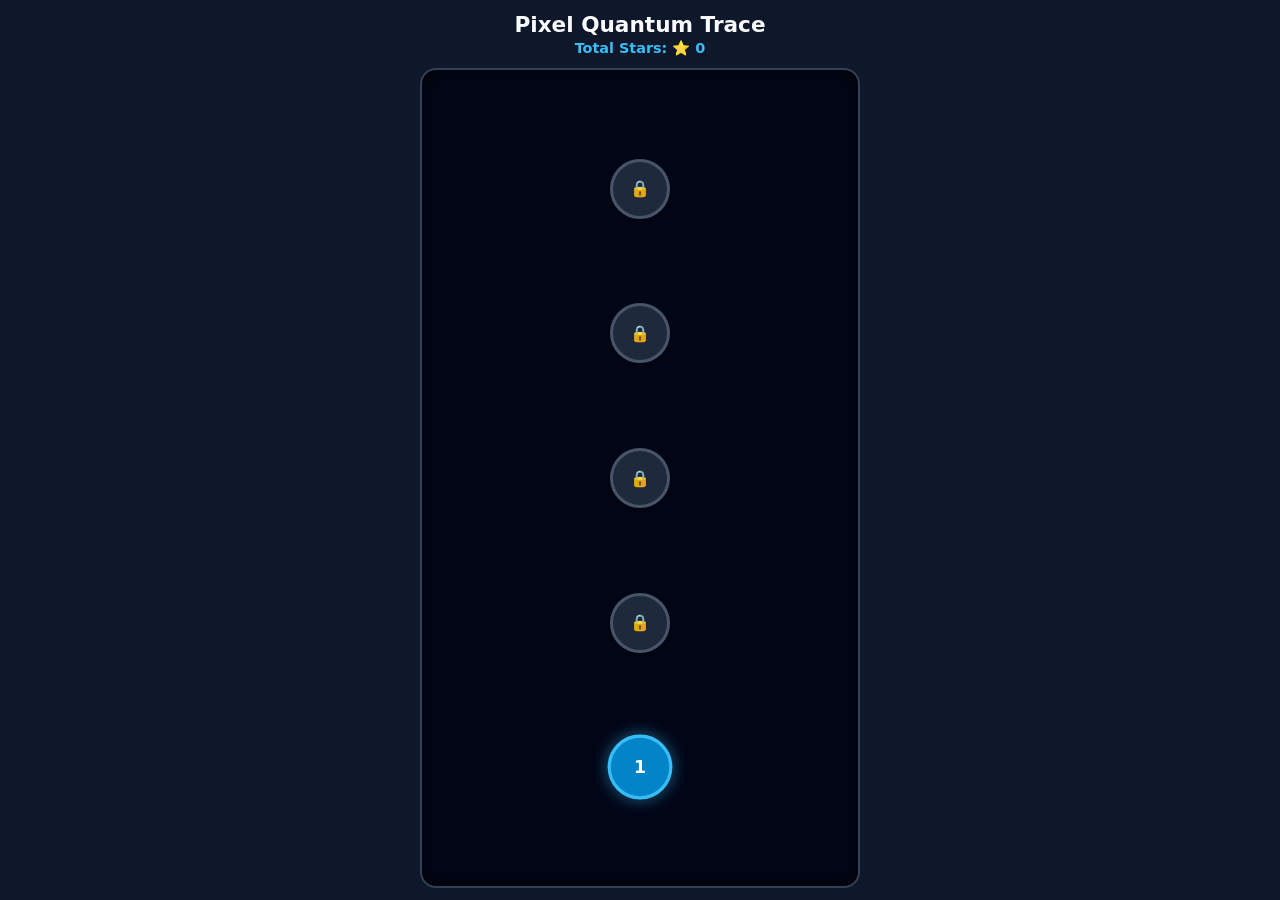
==== commit 4400c4ad: "Complete Feature #12: Sync production codebase with Overworld Journey Map, sub-level grouping, scree" ====
--- a/index.html
+++ b/index.html
@@ -4,7 +4,7 @@
   <meta charset="UTF-8">
   <meta name="viewport" content="width=device-width, initial-scale=1.0, maximum-scale=1.0, user-scalable=no">
   <title>Pixel Quantum Trace - Journey Map</title>
-  <link rel="stylesheet" href="test.css">
+  <link rel="stylesheet" href="style.css">
 </head>
 <body>
 
@@ -24,7 +24,7 @@
   <div id="game-screen" class="screen" style="display: none;">
     <div class="hud">
       <button id="map-back-btn" class="nav-btn">⬅ Map</button>
-      <h1 id="level-title">Level 1</h1>
+      <h1 id="level-title">Level 1.1</h1>
       <div id="attempts-left">Energy Shots: ⚡⚡⚡</div>
     </div>
 
@@ -36,11 +36,11 @@
     <div id="status">Plan your mirrors and click Shoot Laser</div>
 
     <div class="bottom-btn-group">
-      <button id="restart-btn">Restart</button>
-      <button id="next-btn" disabled>Next Level ➔</button>
+      <button id="restart-btn">Restart Sub-Level</button>
+      <button id="next-btn" disabled>Next Stage ➔</button>
     </div>
   </div>
 
-  <script src="test.js"></script>
+  <script src="script.js"></script>
 </body>
 </html>
--- a/style.css
+++ b/style.css
@@ -0,0 +1,263 @@
+* {
+  box-sizing: border-box;
+}
+
+body {
+  background: #0f172a;
+  color: #f8fafc;
+  font-family: system-ui, -apple-system, sans-serif;
+  display: flex;
+  flex-direction: column;
+  align-items: center;
+  justify-content: center;
+  height: 100dvh;
+  width: 100vw;
+  margin: 0;
+  padding: 0.75rem;
+  overflow: hidden;
+  -webkit-tap-highlight-color: transparent;
+  user-select: none;
+}
+
+.screen {
+  width: 100%;
+  max-width: 440px;
+  height: 100%;
+  display: flex;
+  flex-direction: column;
+  align-items: center;
+}
+
+#map-screen {
+  justify-content: space-between;
+}
+
+#game-screen {
+  justify-content: center;
+  gap: 0.85rem;
+}
+
+.hud {
+  text-align: center;
+  width: 100%;
+  position: relative;
+  flex-shrink: 0;
+}
+
+h1 { font-size: 1.35rem; margin: 0 0 0.2rem 0; color: #f8fafc; }
+#total-stars, #attempts-left { color: #38bdf8; font-weight: 600; font-size: 0.9rem; }
+
+.nav-btn {
+  position: absolute;
+  left: 0;
+  top: 0;
+  padding: 0.35rem 0.75rem;
+  font-size: 0.8rem;
+  background: #334155;
+  color: #f8fafc;
+  border-radius: 6px;
+}
+
+/* SCROLLABLE FIT-TO-SCREEN MAP STYLES */
+.map-container {
+  width: 100%;
+  flex: 1;
+  max-height: calc(100dvh - 80px);
+  background: #020617;
+  border: 2px solid #334155;
+  border-radius: 16px;
+  padding: 1rem;
+  box-shadow: inset 0 0 20px rgba(0, 0, 0, 0.8);
+  display: flex;
+  flex-direction: column;
+  align-items: center;
+  overflow-y: auto;
+  scrollbar-width: none;
+}
+.map-container::-webkit-scrollbar {
+  display: none;
+}
+
+.map-nodes {
+  display: flex;
+  flex-direction: column-reverse;
+  justify-content: space-evenly;
+  align-items: center;
+  width: 100%;
+  min-height: 100%;
+  gap: 1.25rem;
+  padding: 0.5rem 0;
+}
+
+.map-node-row {
+  display: flex;
+  justify-content: center;
+  width: 100%;
+}
+
+.map-node {
+  width: 60px;
+  height: 60px;
+  border-radius: 50%;
+  background: #1e293b;
+  border: 3px solid #475569;
+  display: flex;
+  flex-direction: column;
+  align-items: center;
+  justify-content: center;
+  color: #64748b;
+  font-weight: 800;
+  font-size: 1rem;
+  cursor: not-allowed;
+  position: relative;
+  transition: all 0.25s ease;
+  box-shadow: 0 4px 10px rgba(0, 0, 0, 0.4);
+  flex-shrink: 0;
+}
+
+.map-node.unlocked {
+  background: #0284c7;
+  border-color: #38bdf8;
+  color: #ffffff;
+  cursor: pointer;
+  box-shadow: 0 0 15px rgba(56, 189, 248, 0.5);
+}
+
+.map-node.completed {
+  background: #059669;
+  border-color: #34d399;
+  color: #ffffff;
+  cursor: pointer;
+  box-shadow: 0 0 12px rgba(52, 211, 153, 0.4);
+}
+
+.map-node.active-current {
+  transform: scale(1.08);
+  animation: unlock-glow 1.2s ease-in-out infinite alternate;
+}
+
+.map-node.anim-complete {
+  animation: complete-pop 0.7s cubic-bezier(0.175, 0.885, 0.32, 1.275) forwards;
+}
+
+.map-node.anim-unlock {
+  animation: unlock-glow 1.2s ease-in-out infinite alternate;
+}
+
+@keyframes complete-pop {
+  0% { transform: scale(1); }
+  50% { transform: scale(1.35); border-color: #f59e0b; box-shadow: 0 0 25px #f59e0b; }
+  100% { transform: scale(1.08); }
+}
+
+@keyframes unlock-glow {
+  0% { transform: scale(1); box-shadow: 0 0 8px rgba(56, 189, 248, 0.4); }
+  100% { transform: scale(1.15); box-shadow: 0 0 24px rgba(56, 189, 248, 1); border-color: #38bdf8; }
+}
+
+.node-stars {
+  position: absolute;
+  bottom: -18px;
+  font-size: 0.65rem;
+  letter-spacing: 1px;
+  white-space: nowrap;
+}
+
+/* PUZZLE GRID STYLES */
+.game-layout {
+  position: relative;
+  display: flex;
+  flex-direction: column;
+  align-items: center;
+}
+
+canvas {
+  border: 2px solid #334155;
+  border-radius: 12px;
+  background: #020617;
+  cursor: pointer;
+  box-shadow: 0 20px 25px -5px rgba(0, 0, 0, 0.5);
+  display: block;
+  touch-action: manipulation;
+  max-width: 75vw;
+  max-height: 75vw;
+  width: auto;
+  height: auto;
+  -webkit-tap-highlight-color: transparent;
+  outline: none;
+}
+
+#status {
+  font-weight: 700;
+  font-size: 0.9rem;
+  color: #94a3b8;
+  min-height: 1.2rem;
+  text-align: center;
+}
+.win { color: #22c55e !important; text-shadow: 0 0 12px rgba(34, 197, 94, 0.6); }
+.fail { color: #ef4444 !important; text-shadow: 0 0 12px rgba(239, 68, 68, 0.6); }
+.warn { color: #f59e0b !important; }
+
+.bottom-btn-group {
+  display: flex;
+  gap: 0.75rem;
+}
+
+button {
+  padding: 0.55rem 1.1rem;
+  font-size: 0.85rem;
+  font-weight: 700;
+  border-radius: 8px;
+  border: none;
+  cursor: pointer;
+  transition: all 0.2s ease;
+  touch-action: manipulation;
+}
+
+#fire-btn {
+  margin-top: 0.5rem;
+  padding: 0.55rem 1.1rem;
+  font-size: 0.85rem;
+  background: #ef4444;
+  color: #ffffff;
+  box-shadow: 0 4px 12px rgba(239, 68, 68, 0.3);
+  white-space: nowrap;
+  width: 100%;
+}
+#fire-btn:hover:not(:disabled) { background: #dc2626; transform: translateY(-1px); }
+
+#next-btn {
+  background: #06b6d4;
+  color: #0f172a;
+  box-shadow: 0 4px 12px rgba(6, 182, 212, 0.3);
+}
+#next-btn:hover:not(:disabled) { background: #22d3ee; transform: translateY(-1px); }
+
+#restart-btn {
+  background: #475569;
+  color: #f8fafc;
+  display: none;
+}
+#restart-btn:hover:not(:disabled) { background: #64748b; }
+
+button:disabled {
+  background: #334155 !important;
+  color: #64748b !important;
+  cursor: not-allowed !important;
+  box-shadow: none !important;
+  transform: none !important;
+}
+
+@media (min-width: 520px) {
+  .game-layout { display: inline-block; }
+  #fire-btn {
+    position: absolute;
+    top: 0;
+    left: calc(100% + 12px);
+    margin-top: 0;
+    width: auto;
+    padding: 0.45rem 0.75rem;
+    font-size: 0.8rem;
+  }
+  canvas { max-width: none; max-height: none; }
+}
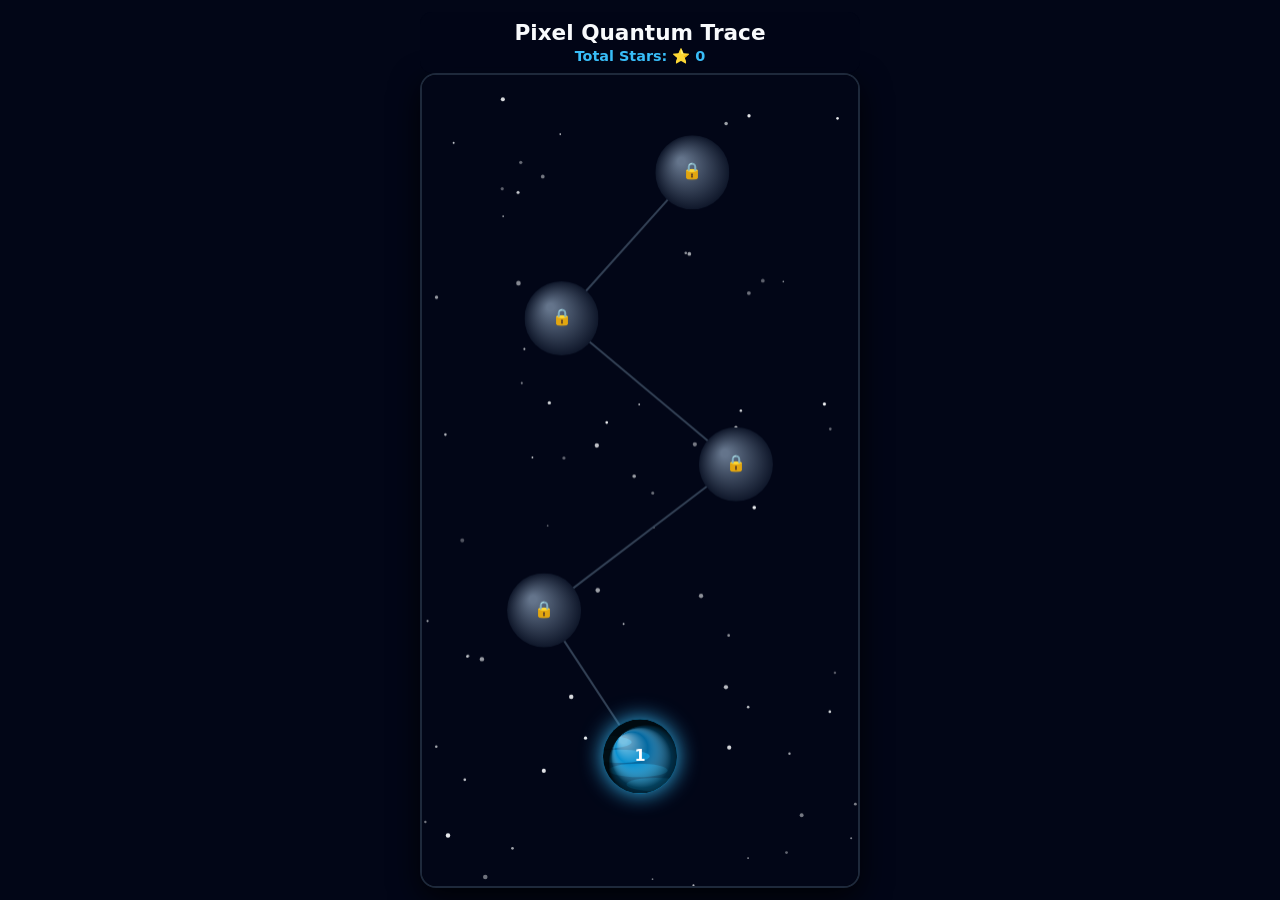
==== commit d88cafaf: "feat: sync main with 3D space journey map, sub-level engine, and canvas scaling fixes" ====
--- a/index.html
+++ b/index.html
@@ -3,20 +3,20 @@
 <head>
   <meta charset="UTF-8">
   <meta name="viewport" content="width=device-width, initial-scale=1.0, maximum-scale=1.0, user-scalable=no">
-  <title>Pixel Quantum Trace - Journey Map</title>
-  <link rel="stylesheet" href="style.css">
+  <title>Pixel Quantum Trace - Space Journey</title>
+  <link rel="stylesheet" href="test.css">
 </head>
 <body>
 
   <!-- JOURNEY MAP VIEW -->
   <div id="map-screen" class="screen">
-    <div class="hud">
+    <div class="hud map-hud">
       <h1>Pixel Quantum Trace</h1>
       <div id="total-stars">Total Stars: ⭐ 0</div>
     </div>
 
     <div class="map-container">
-      <div id="map-nodes" class="map-nodes"></div>
+      <canvas id="map-canvas" width="380" height="520"></canvas>
     </div>
   </div>
 
@@ -41,6 +41,6 @@
     </div>
   </div>
 
-  <script src="script.js"></script>
+  <script src="test.js"></script>
 </body>
 </html>
--- a/test.css
+++ b/test.css
@@ -0,0 +1,190 @@
+* {
+  box-sizing: border-box;
+}
+
+body {
+  background: #020617;
+  color: #f8fafc;
+  font-family: system-ui, -apple-system, sans-serif;
+  display: flex;
+  flex-direction: column;
+  align-items: center;
+  justify-content: center;
+  height: 100dvh;
+  width: 100vw;
+  margin: 0;
+  padding: 0.75rem;
+  overflow: hidden;
+  -webkit-tap-highlight-color: transparent;
+  user-select: none;
+}
+
+.screen {
+  width: 100%;
+  max-width: 440px;
+  height: 100%;
+  display: flex;
+  flex-direction: column;
+  align-items: center;
+}
+
+#map-screen {
+  justify-content: space-between;
+}
+
+#game-screen {
+  justify-content: center;
+  gap: 0.85rem;
+}
+
+.hud {
+  text-align: center;
+  width: 100%;
+  position: relative;
+  flex-shrink: 0;
+  z-index: 10;
+}
+
+.map-hud {
+  background: rgba(2, 6, 23, 0.75);
+  padding: 0.5rem;
+  border-radius: 12px;
+  backdrop-filter: blur(8px);
+}
+
+h1 { font-size: 1.35rem; margin: 0 0 0.2rem 0; color: #f8fafc; }
+#total-stars, #attempts-left { color: #38bdf8; font-weight: 600; font-size: 0.9rem; }
+
+.nav-btn {
+  position: absolute;
+  left: 0;
+  top: 0;
+  padding: 0.35rem 0.75rem;
+  font-size: 0.8rem;
+  background: #334155;
+  color: #f8fafc;
+  border-radius: 6px;
+}
+
+/* JOURNEY MAP CANVAS CONTAINER */
+.map-container {
+  width: 100%;
+  flex: 1;
+  max-height: calc(100dvh - 85px);
+  background: #000000;
+  border: 2px solid #1e293b;
+  border-radius: 16px;
+  position: relative;
+  overflow: hidden;
+  box-shadow: 0 10px 30px rgba(0, 0, 0, 0.8), inset 0 0 20px rgba(0, 0, 0, 0.9);
+  display: flex;
+  justify-content: center;
+  align-items: center;
+}
+
+#map-canvas {
+  width: 100%;
+  height: 100%;
+  display: block;
+  cursor: pointer;
+  touch-action: manipulation;
+}
+
+/* PUZZLE GRID STYLES */
+.game-layout {
+  position: relative;
+  display: flex;
+  flex-direction: column;
+  align-items: center;
+}
+
+canvas#game {
+  border: 2px solid #334155;
+  border-radius: 12px;
+  background: #020617;
+  cursor: pointer;
+  box-shadow: 0 20px 25px -5px rgba(0, 0, 0, 0.5);
+  display: block;
+  touch-action: manipulation;
+  max-width: 75vw;
+  max-height: 75vw;
+  width: auto;
+  height: auto;
+  -webkit-tap-highlight-color: transparent;
+  outline: none;
+}
+
+#status {
+  font-weight: 700;
+  font-size: 0.9rem;
+  color: #94a3b8;
+  min-height: 1.2rem;
+  text-align: center;
+}
+.win { color: #22c55e !important; text-shadow: 0 0 12px rgba(34, 197, 94, 0.6); }
+.fail { color: #ef4444 !important; text-shadow: 0 0 12px rgba(239, 68, 68, 0.6); }
+.warn { color: #f59e0b !important; }
+
+.bottom-btn-group {
+  display: flex;
+  gap: 0.75rem;
+}
+
+button {
+  padding: 0.55rem 1.1rem;
+  font-size: 0.85rem;
+  font-weight: 700;
+  border-radius: 8px;
+  border: none;
+  cursor: pointer;
+  transition: all 0.2s ease;
+  touch-action: manipulation;
+}
+
+#fire-btn {
+  margin-top: 0.5rem;
+  padding: 0.55rem 1.1rem;
+  font-size: 0.85rem;
+  background: #ef4444;
+  color: #ffffff;
+  box-shadow: 0 4px 12px rgba(239, 68, 68, 0.3);
+  white-space: nowrap;
+  width: 100%;
+}
+#fire-btn:hover:not(:disabled) { background: #dc2626; transform: translateY(-1px); }
+
+#next-btn {
+  background: #06b6d4;
+  color: #0f172a;
+  box-shadow: 0 4px 12px rgba(6, 182, 212, 0.3);
+}
+#next-btn:hover:not(:disabled) { background: #22d3ee; transform: translateY(-1px); }
+
+#restart-btn {
+  background: #475569;
+  color: #f8fafc;
+  display: none;
+}
+#restart-btn:hover:not(:disabled) { background: #64748b; }
+
+button:disabled {
+  background: #334155 !important;
+  color: #64748b !important;
+  cursor: not-allowed !important;
+  box-shadow: none !important;
+  transform: none !important;
+}
+
+@media (min-width: 520px) {
+  .game-layout { display: inline-block; }
+  #fire-btn {
+    position: absolute;
+    top: 0;
+    left: calc(100% + 12px);
+    margin-top: 0;
+    width: auto;
+    padding: 0.45rem 0.75rem;
+    font-size: 0.8rem;
+  }
+  canvas#game { max-width: none; max-height: none; }
+}
